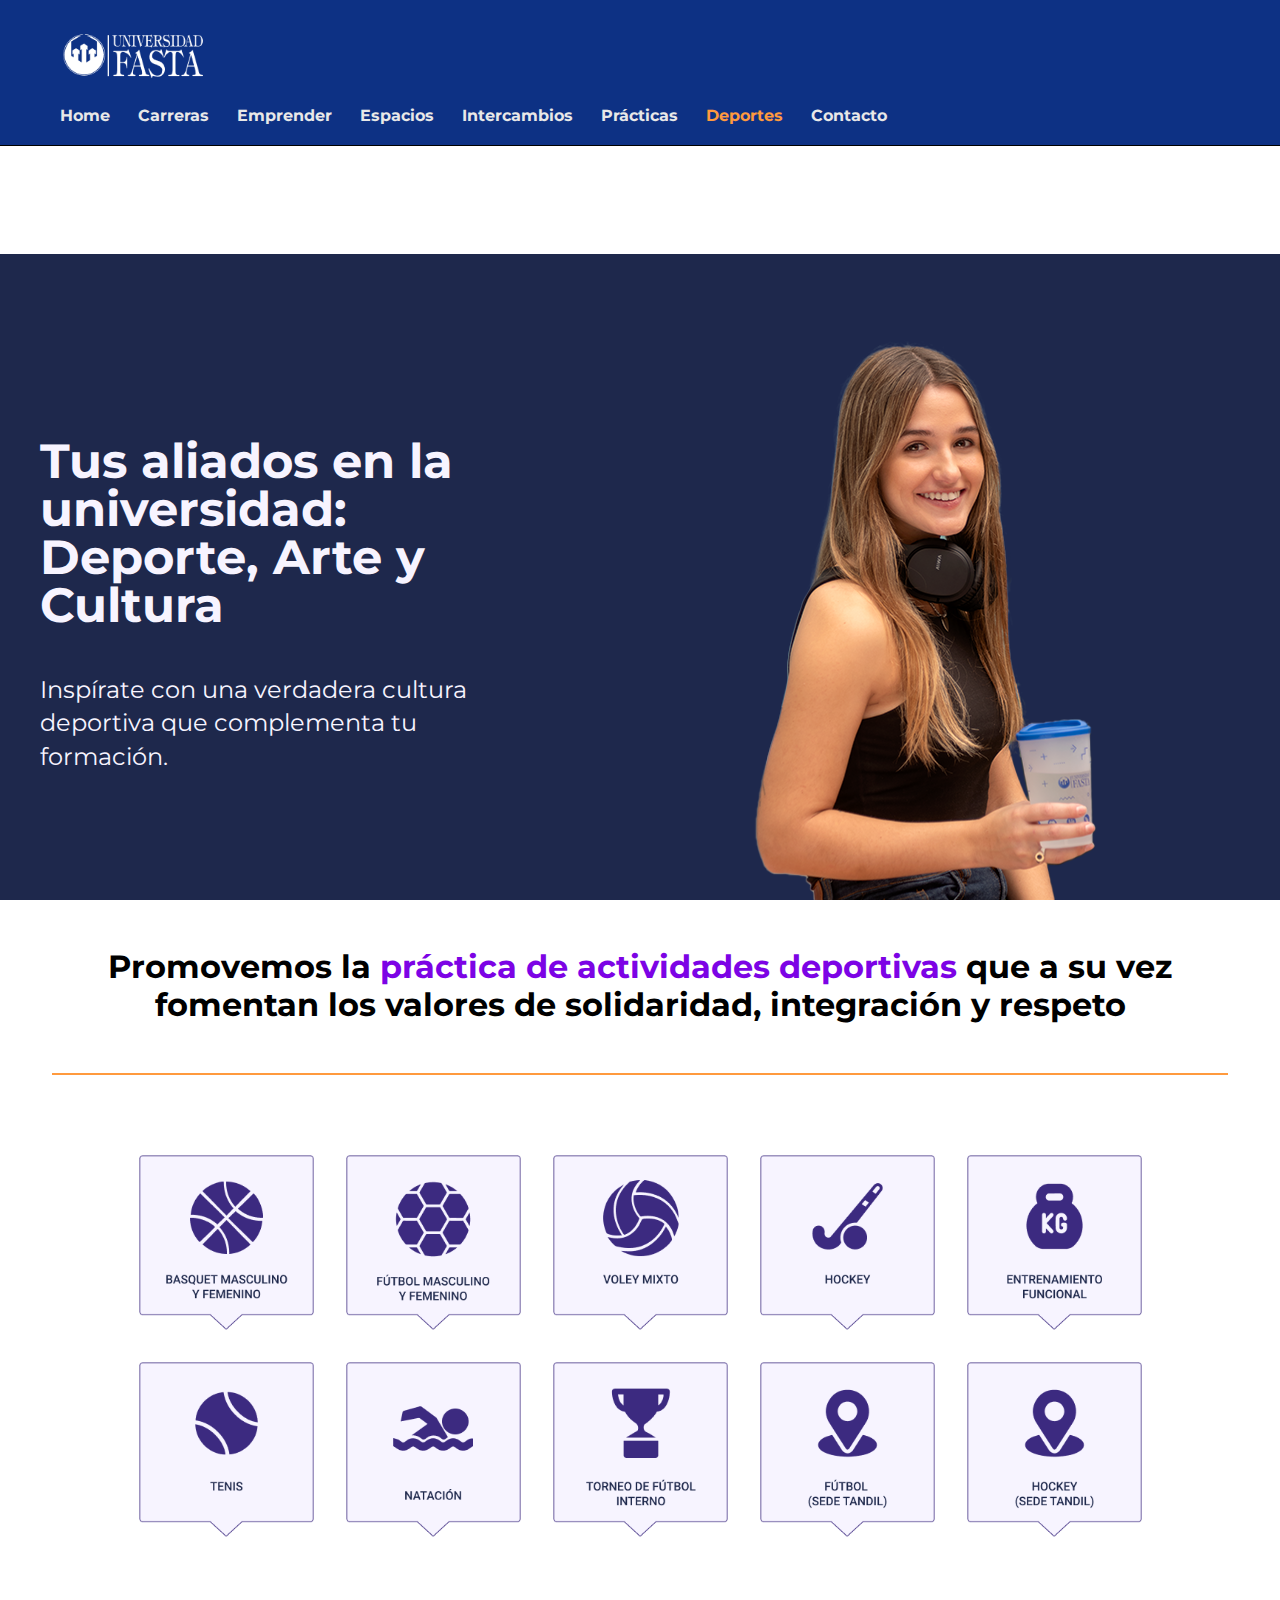
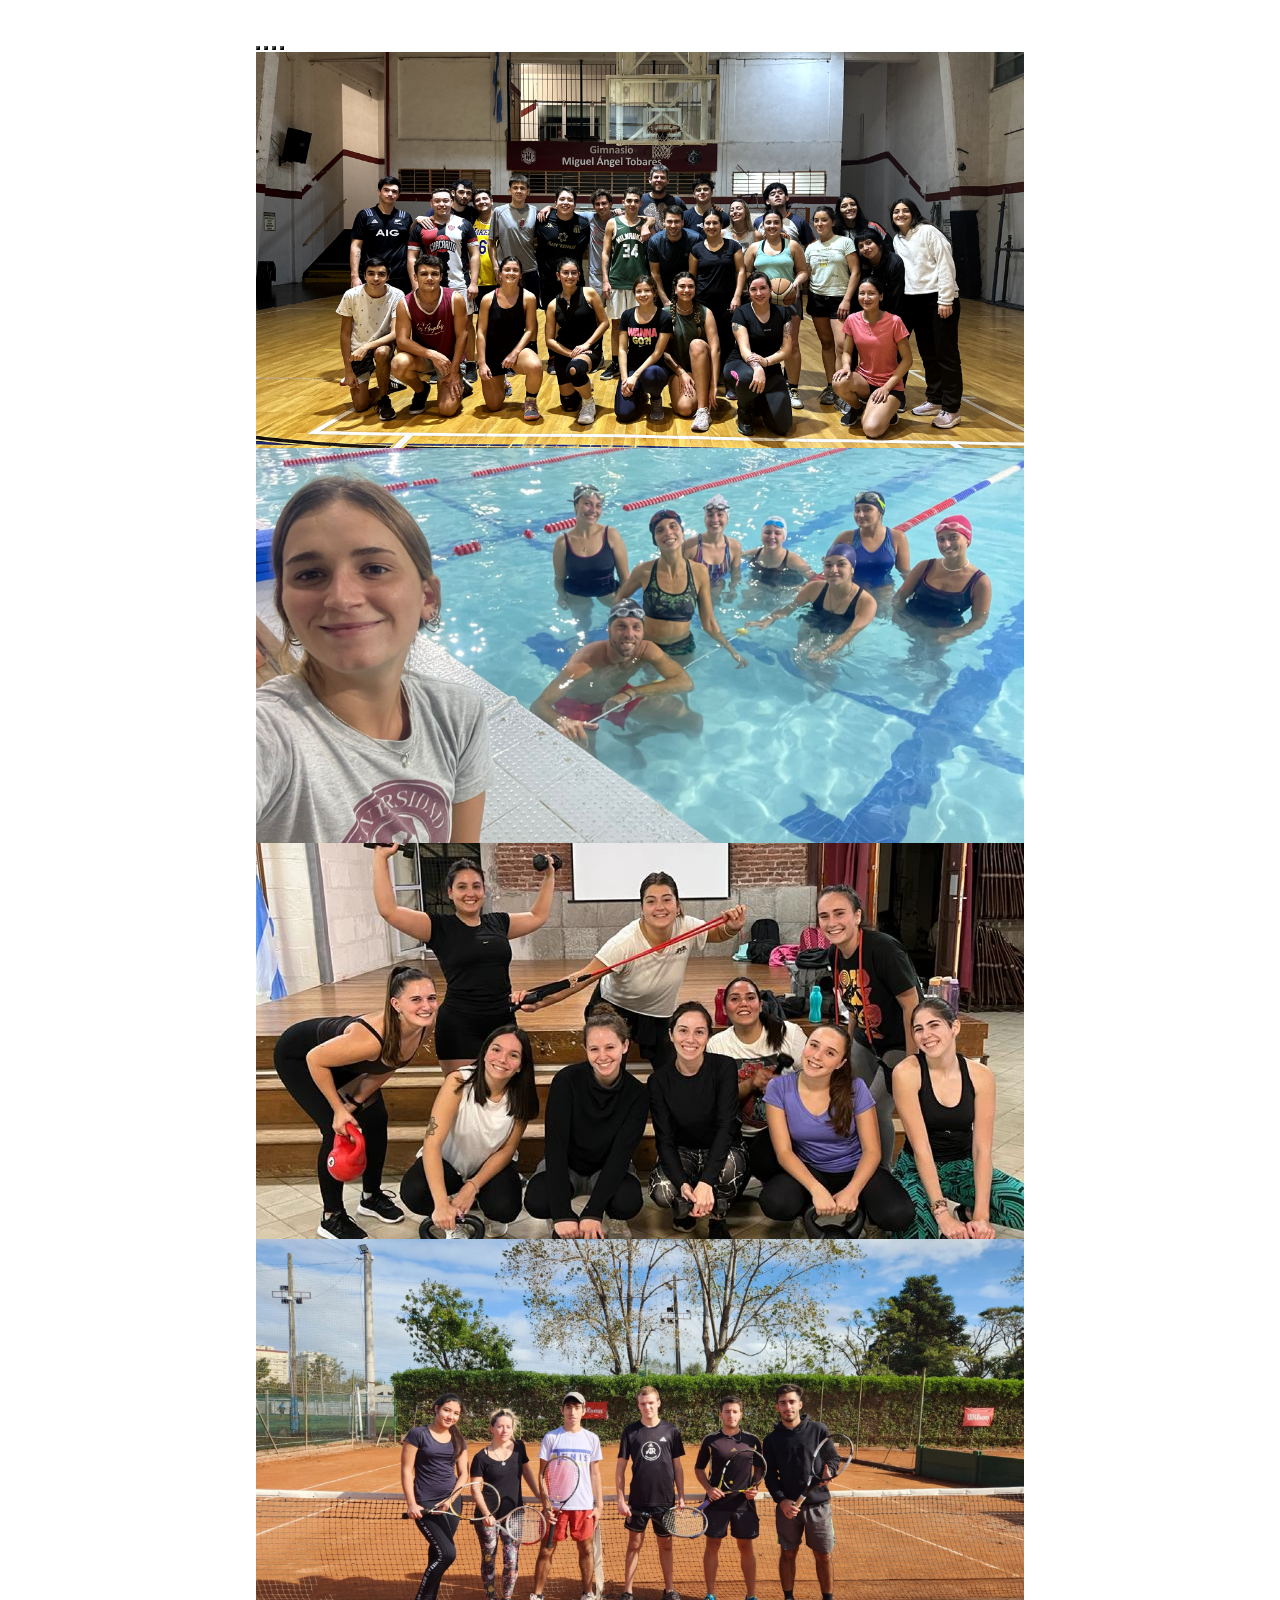
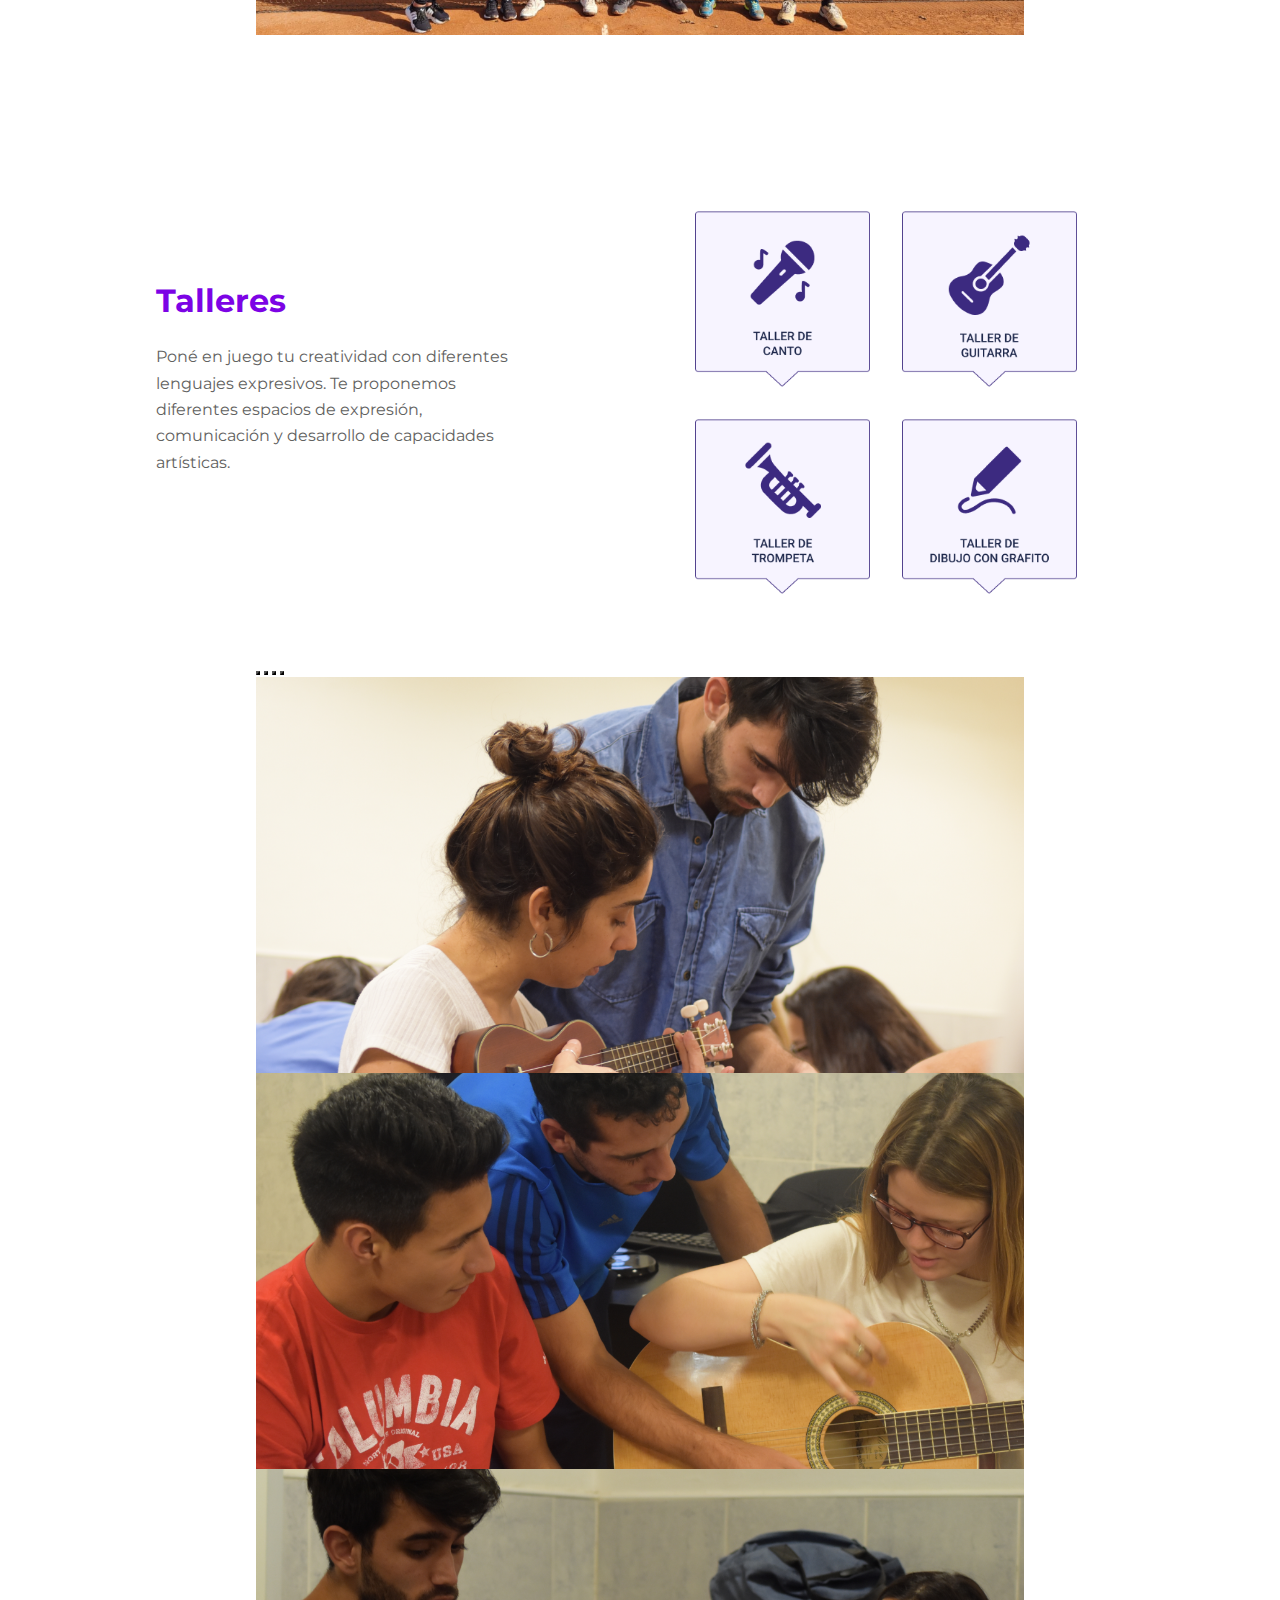
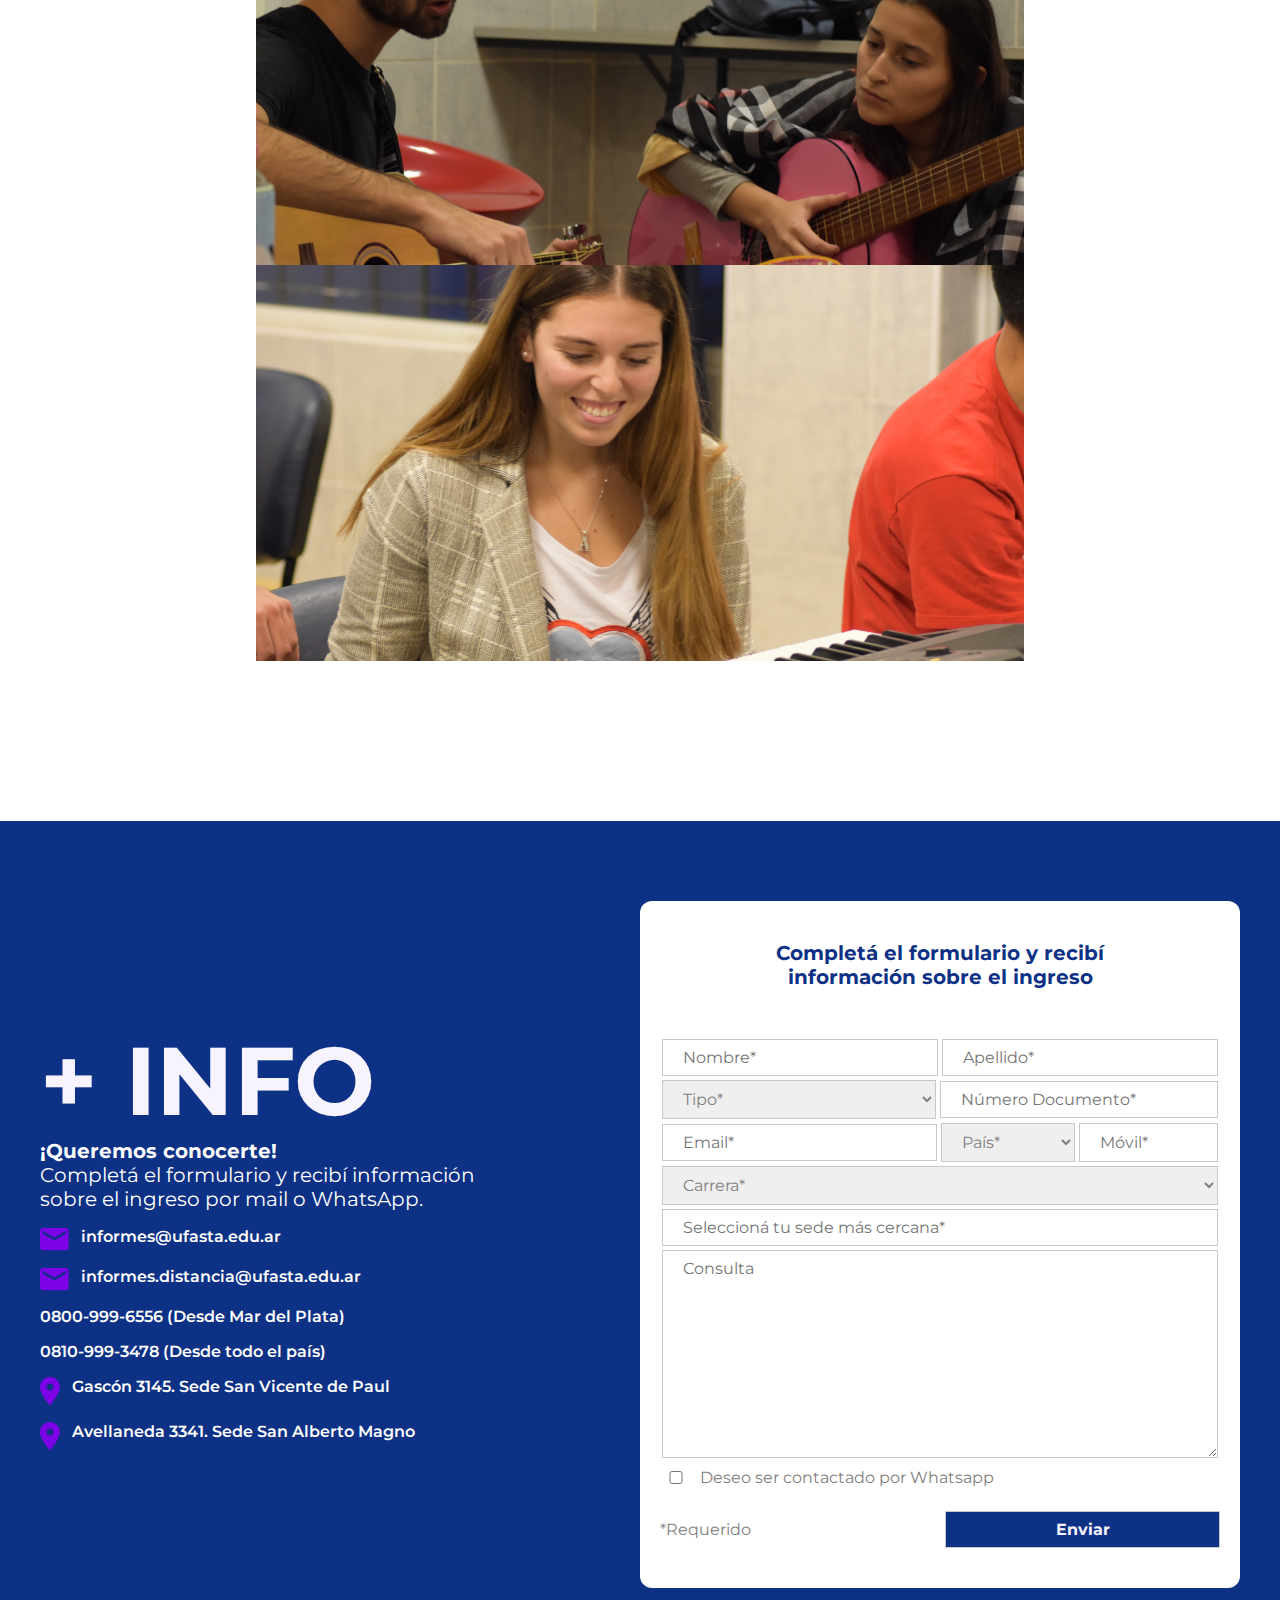
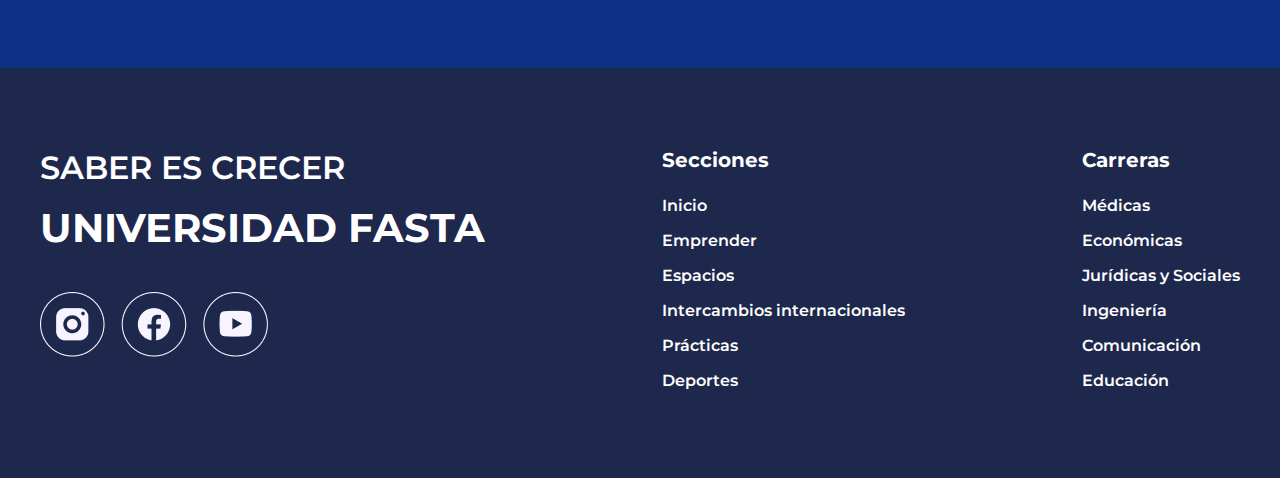
==== bienestar.html @ 625e32f1 "V2.1 I've added some links, and also the missing videos on the espacios page." ====
<!DOCTYPE html>
<html lang="en">
  <head>
    <meta charset="UTF-8" />
    <meta name="viewport" content="width=device-width, initial-scale=1.0" />
    <title>Bienestar y deporte | UFASTA</title>
    <meta
      name="description"
      content="Actividades de bienestar y deporte que fomentan los valores de la solidaridad, integración y el respeto."
    />
    <link rel="icon" href="./media/favicon-32x32.png" />
    <link
      href="https://cdn.jsdelivr.net/npm/bootstrap@5.3.0-alpha3/dist/css/bootstrap.min.css"
      rel="stylesheet"
      integrity="sha384-KK94CHFLLe+nY2dmCWGMq91rCGa5gtU4mk92HdvYe+M/SXH301p5ILy+dN9+nJOZ"
      crossorigin="anonymous"
    />
    <script
      src="https://cdn.jsdelivr.net/npm/bootstrap@5.3.0-alpha3/dist/js/bootstrap.bundle.min.js"
      integrity="sha384-ENjdO4Dr2bkBIFxQpeoTz1HIcje39Wm4jDKdf19U8gI4ddQ3GYNS7NTKfAdVQSZe"
      crossorigin="anonymous"
    ></script>
    <link rel="stylesheet" type="text/css" href="css/styles.css" />
  </head>
  <body>
    <header class="header">
      <nav class="navbar navbar-expand-xl fixed-top">
        <div class="container-fluid">
          <a href="index.html">
            <img
              src="./media/banner_01.png"
              class="nav-banner"
              alt="Logo de Universidad FASTA"
            />
          </a>
          <button
            class="navbar-toggler"
            type="button"
            data-bs-toggle="collapse"
            data-bs-target="#navbarNavAltMarkup"
            aria-controls="navbarNavAltMarkup"
            aria-expanded="false"
            aria-label="Toggle navigation"
          >
            <span class="navbar-toggler-icon"></span>
          </button>
          <div class="collapse navbar-collapse" id="navbarNavAltMarkup">
            <div class="navbar-nav">
              <a class="nav-link" href="index.html">Home</a>
              <a
                class="nav-link"
                href="https://www.ufasta.edu.ar/ingreso/carreras/"
                target="_blank"
                >Carreras</a
              >
              <a class="nav-link" href="incubadora.html">Emprender</a>
              <a class="nav-link" href="espacios.html">Espacios</a>
              <a class="nav-link" href="intercambios.html">Intercambios</a>
              <a class="nav-link" href="practicas.html">Prácticas</a>
              <a class="nav-link active" href="#">Deportes</a>
              <a class="nav-link" href="contacto.html">Contacto</a>
            </div>
          </div>
        </div>
      </nav>
    </header>
    <div class="deportes">
      <section class="deportes__hero">
        <div class="hero__wrapper">
          <div class="hero__content-info">
            <h1>Tus aliados en la universidad: Deporte, Arte y Cultura</h1>
            <p>
              Inspírate con una verdadera cultura deportiva que complementa tu
              formación.
            </p>
          </div>
          <div class="hero__content-image">
            <img src="media/girl-01.png" alt="deporte en ufasta" />
          </div>
        </div>
      </section>
      <section class="deportes__M1">
        <div class="M1__wrapper">
          <div class="M1__content-header">
            <div>
              <h2>
                Promovemos la
                <span>práctica de actividades deportivas</span> que a su vez
                fomentan los valores de solidaridad, integración y respeto
              </h2>
            </div>
          </div>
          <div class="M1__content-dialogs">
            <div>
              <img
                src="./media/autoplay-18.png"
                alt="básquet masculino y femenino"
              />
            </div>
            <div>
              <img
                src="./media/autoplay-19.png"
                alt="fútbol masculino y femenino"
              />
            </div>
            <div><img src="./media/autoplay-20.png" alt="voley mixto" /></div>
            <div><img src="./media/autoplay-21.png" alt="hockey" /></div>
            <div>
              <img
                src="./media/autoplay-22.png"
                alt="entrenamiento funcional"
              />
            </div>
            <div><img src="./media/autoplay-23.png" alt="tenis" /></div>
            <div><img src="./media/autoplay-24.png" alt="natación" /></div>
            <div>
              <img
                src="./media/autoplay-25.png"
                alt="torneo de fútbol interno"
              />
            </div>
            <div>
              <img src="./media/autoplay-26.png" alt="fútbol (sede tandil)" />
            </div>
            <div>
              <img src="./media/autoplay-27.png" alt="hockey (sede tandil)" />
            </div>
          </div>
          <div class="M1__content-carousel">
            <div
              id="carousel_06"
              class="carousel slide"
              data-bs-ride="carousel"
            >
              <div class="carousel-indicators">
                <button
                  type="button"
                  data-bs-target="#carousel_06"
                  data-bs-slide-to="0"
                  class="active"
                  aria-current="true"
                  aria-label="Slide 1"
                ></button>
                <button
                  type="button"
                  data-bs-target="#carousel_06"
                  data-bs-slide-to="1"
                  aria-label="Slide 2"
                ></button>
                <button
                  type="button"
                  data-bs-target="#carousel_06"
                  data-bs-slide-to="2"
                  aria-label="Slide 3"
                ></button>
                <button
                  type="button"
                  data-bs-target="#carousel_06"
                  data-bs-slide-to="3"
                  aria-label="Slide 4"
                ></button>
              </div>
              <div class="carousel-inner">
                <div class="carousel-item active">
                  <div class="carousel-item__wrapper">
                    <img
                      src="./media/deportes-01.png"
                      alt="equipo de básquet mixto en el gimnasio de UFASTA"
                    />
                  </div>
                </div>
                <div class="carousel-item">
                  <div class="carousel-item__wrapper">
                    <img
                      src="./media/deportes-02.png"
                      alt="equipo mixto de natación en la pileta de UFASTA"
                    />
                  </div>
                </div>
                <div class="carousel-item">
                  <div class="carousel-item__wrapper">
                    <img
                      src="./media/deportes-03.png"
                      alt="grupo de estudiantes unversitarias en entrenamiento funcional"
                    />
                  </div>
                </div>
                <div class="carousel-item">
                  <div class="carousel-item__wrapper">
                    <img
                      src="./media/deportes-04.png"
                      alt="grupo de estudiantes universitarios en cancha de tenis"
                    />
                  </div>
                </div>
              </div>
            </div>
          </div>
        </div>
      </section>
      <section class="deportes__M2">
        <div class="M2__wrapper">
          <div class="M2__content-header">
            <div class="M2__header-text">
              <h2>Talleres</h2>
              <p>
                Poné en juego tu creatividad con diferentes lenguajes
                expresivos. Te proponemos diferentes espacios de expresión,
                comunicación y desarrollo de capacidades artísticas.
              </p>
            </div>
            <div class="M2__header-dialogs">
              <div>
                <img src="./media/autoplay-28.png" alt="taller de canto" />
              </div>
              <div>
                <img src="./media/autoplay-29.png" alt="taller de guitarra" />
              </div>
              <div>
                <img src="./media/autoplay-30.png" alt="taller de trompeta" />
              </div>
              <div>
                <img
                  src="./media/autoplay-31.png"
                  alt="taller de dibujo con grafito"
                />
              </div>
            </div>
          </div>
          <div class="M2__content-carousel">
            <div
              id="carousel_07"
              class="carousel slide"
              data-bs-ride="carousel"
            >
              <div class="carousel-indicators">
                <button
                  type="button"
                  data-bs-target="#carousel_07"
                  data-bs-slide-to="0"
                  class="active"
                  aria-current="true"
                  aria-label="Slide 1"
                ></button>
                <button
                  type="button"
                  data-bs-target="#carousel_07"
                  data-bs-slide-to="1"
                  aria-label="Slide 2"
                ></button>
                <button
                  type="button"
                  data-bs-target="#carousel_07"
                  data-bs-slide-to="2"
                  aria-label="Slide 3"
                ></button>
                <button
                  type="button"
                  data-bs-target="#carousel_07"
                  data-bs-slide-to="3"
                  aria-label="Slide 4"
                ></button>
              </div>
              <div class="carousel-inner">
                <div class="carousel-item active">
                  <div class="carousel-item__wrapper">
                    <img
                      src="./media/deportes-05.png"
                      alt="chica estudiante de UFASTA tocando un ukelele siendo supervisada por un instructor"
                    />
                  </div>
                </div>
                <div class="carousel-item">
                  <div class="carousel-item__wrapper">
                    <img
                      src="./media/deportes-06.png"
                      alt="chica estudiante de UFASTA tocando la guitarra siendo supervisada por dos instructores"
                    />
                  </div>
                </div>
                <div class="carousel-item">
                  <div class="carousel-item__wrapper">
                    <img
                      src="./media/deportes-07.png"
                      alt="chica estudiante de UFASTA con una guitarra observando al instructor"
                    />
                  </div>
                </div>
                <div class="carousel-item">
                  <div class="carousel-item__wrapper">
                    <img
                      src="./media/deportes-08.png"
                      alt="chica estudiante de UFASTA frente a un teclado en un taller de música"
                    />
                  </div>
                </div>
              </div>
            </div>
          </div>
        </div>
      </section>
      <section id="deportes-form" class="website__form">
        <div class="form__wrapper">
          <div class="form__content-text">
            <p>+ INFO</p>
            <p>¡Queremos conocerte!</p>
            <p>
              Completá el formulario y recibí información sobre el ingreso por
              mail o WhatsApp.
            </p>
            <div class="form__text-full">
              <img src="./media/logo-email.svg" alt="logo email" />
              <p>informes@ufasta.edu.ar</p>
            </div>
            <div class="form__text-full">
              <img src="./media/logo-email.svg" alt="logo email" />
              <p>informes.distancia@ufasta.edu.ar</p>
            </div>
            <div class="form__text-simple">
              <p>0800-999-6556 <span>(Desde Mar del Plata)</span></p>
            </div>
            <div class="form__text-simple">
              <p>0810-999-3478 <span>(Desde todo el país)</span></p>
            </div>
            <div class="form__text-full">
              <img src="./media/logo-location.svg" alt="logo ubicación" />
              <p>Gascón 3145. Sede San Vicente de Paul</p>
            </div>
            <div class="form__text-full">
              <img src="./media/logo-location.svg" alt="logo ubicación" />
              <p>Avellaneda 3341. Sede San Alberto Magno</p>
            </div>
          </div>
          <form action="" class="form__content-main">
            <p>Completá el formulario y recibí información sobre el ingreso</p>
            <div class="form__main-row">
              <input type="text" placeholder="Nombre*" /><input
                type="text"
                placeholder="Apellido*"
              />
            </div>
            <div class="form__main-row">
              <select name="" id="">
                <option value="">Tipo*</option>
              </select>
              <input type="text" placeholder="Número Documento*" />
            </div>
            <div class="form__main-row">
              <input type="email" placeholder="Email*" />
              <div class="form__row-block">
                <select name="" id="">
                  <option value="">País*</option>
                </select>
                <input type="text" placeholder="Móvil*" />
              </div>
            </div>
            <div class="form__main-row">
              <select name="" id="">
                <option value="">Carrera*</option>
              </select>
            </div>
            <div class="form__main-row">
              <input
                type="text"
                placeholder="Seleccioná tu sede más cercana*"
              />
            </div>
            <div class="form__main-row">
              <textarea
                name=""
                id=""
                cols="30"
                rows="10"
                placeholder="Consulta"
              ></textarea>
            </div>
            <div class="form__main-row">
              <label
                ><input type="checkbox" name="" id="" />
                Deseo ser contactado por Whatsapp
              </label>
            </div>
            <div class="form__main-row">
              <p>*Requerido</p>
              <input type="submit" value="Enviar" />
            </div>
          </form>
        </div>
      </section>
    </div>
    <footer>
      <div class="footer__wrapper">
        <div class="footer__header">
          <p>SABER ES CRECER</p>
          <p>UNIVERSIDAD FASTA</p>
          <div>
            <a
              href="https://www.instagram.com/universidad_fasta/"
              target="_blank"
            >
              <img src="./media/logo-instagram.png" alt="logo instagram" />
            </a>
            <a href="https://www.facebook.com/UniversidadFASTA/" target="_blank"
              ><img src="./media/logo-facebook.png" alt="logo facebook"
            /></a>
            <a
              href="https://www.youtube.com/user/UniversidadFASTA"
              target="_blank"
              ><img src="./media/logo-youtube.png" alt="logo youtube"
            /></a>
          </div>
        </div>
        <div class="column">
          <p>Secciones</p>
          <a href="index.html">Inicio</a>
          <a href="incubadora.html">Emprender</a>
          <a href="espacios.html">Espacios</a>
          <a href="intercambios.html">Intercambios internacionales</a>
          <a href="practicas.html">Prácticas</a>
          <a href="#">Deportes</a>
        </div>
        <div class="column">
          <p>Carreras</p>
          <a href="https://www.ufasta.edu.ar/ingreso/carreras/" target="_blank"
            >Médicas</a
          >
          <a href="https://www.ufasta.edu.ar/ingreso/carreras/" target="_blank"
            >Económicas</a
          >
          <a href="https://www.ufasta.edu.ar/ingreso/carreras/" target="_blank"
            >Jurídicas y Sociales</a
          >
          <a href="https://www.ufasta.edu.ar/ingreso/carreras/" target="_blank"
            >Ingeniería</a
          >
          <a href="https://www.ufasta.edu.ar/ingreso/carreras/" target="_blank"
            >Comunicación</a
          >
          <a href="https://www.ufasta.edu.ar/ingreso/carreras/" target="_blank"
            >Educación</a
          >
        </div>
      </div>
    </footer>
  </body>
</html>
---- css/styles.css ----
@charset "UTF-8";
@import url("https://fonts.googleapis.com/css2?family=Montserrat:wght@300;400;500;600;700&family=Roboto:wght@300;400;500;700;900&display=swap");
.button-primary {
  -webkit-box-align: center;
      -ms-flex-align: center;
          align-items: center;
  background-color: #7c03e5;
  border-radius: 0.25rem;
  color: #e8e8e8;
  display: -webkit-box;
  display: -ms-flexbox;
  display: flex;
  font-family: "Montserrat", sans-serif;
  font-weight: 700;
  -webkit-box-pack: center;
      -ms-flex-pack: center;
          justify-content: center;
  padding: 0.5em 1.25em;
  text-decoration: none;
  width: 100%;
}
.button-primary:hover {
  background-color: #ff9a3e;
  color: #3c2a80;
}

/* Mixin for auto-playing slider */
/* Adjusted value */
@-webkit-keyframes scroll {
  0% {
    -webkit-transform: translateX(0);
            transform: translateX(0);
  }
  100% {
    -webkit-transform: translateX(-1650px);
            transform: translateX(-1650px); /* Adjusted value */
  }
}
@keyframes scroll {
  0% {
    -webkit-transform: translateX(0);
            transform: translateX(0);
  }
  100% {
    -webkit-transform: translateX(-1650px);
            transform: translateX(-1650px); /* Adjusted value */
  }
}
/* General styling */
*,
::after,
::before {
  -webkit-box-sizing: border-box;
          box-sizing: border-box;
  font-family: "Montserrat", sans-serif;
  margin: 0;
  padding: 0;
  scroll-behavior: smooth;
}

body {
  min-height: 100vh;
}

img,
picture,
svg,
video {
  display: block;
  max-width: 100%;
}

/* Aplico font:inherit y margin:0 a estos elementos para asegurarme su reseteo (también por si uso Bootstrap) */
h1,
h2,
h3,
h4,
h5,
h6,
div,
a,
p,
span,
input,
textarea,
button,
select {
  font: inherit;
  margin: 0;
}

.wrapper {
  /* Agrego un wrapper de max-width 1600px para lidiar con el stretching en dispositivos grandes */
  margin: 0 auto;
  max-width: 1600px;
}

.header {
  font-family: "Montserrat", sans-serif;
}
.header nav {
  background-color: #0d3184;
  border-bottom: black 1px solid;
  padding: 1.25rem 1.75rem;
}
@media only screen and (min-width: 400px) {
  .header nav {
    padding: 1.25rem 3rem;
  }
}
.header nav .container-fluid {
  padding: 0;
}
.header nav .container-fluid .nav-banner {
  max-width: 175px;
}
.header nav .container-fluid .navbar-toggler {
  border: 0;
  font-size: 1rem;
}
.header nav .container-fluid .navbar-toggler:focus {
  -webkit-box-shadow: none;
          box-shadow: none;
}
.header nav .container-fluid .navbar-toggler .navbar-toggler-icon {
  background-image: url("./../media/hamburger.svg");
}
.header nav .container-fluid .navbar-collapse {
  padding: 2rem 0 0 0;
}
@media only screen and (min-width: 1200px) {
  .header nav .container-fluid .navbar-collapse {
    -webkit-box-pack: end;
        -ms-flex-pack: end;
            justify-content: flex-end;
    padding: 0;
  }
}
.header nav .container-fluid .navbar-collapse .navbar-nav {
  -webkit-box-align: center;
      -ms-flex-align: center;
          align-items: center;
}
.header nav .container-fluid .navbar-collapse .navbar-nav .nav-link {
  color: #e8e8e8;
  font-weight: 700;
  margin: 0.5rem 0;
  text-decoration: none;
}
@media only screen and (min-width: 1200px) {
  .header nav .container-fluid .navbar-collapse .navbar-nav .nav-link {
    margin: 0 0.75rem;
  }
}
.header nav .container-fluid .navbar-collapse .navbar-nav .nav-link.active, .header nav .container-fluid .navbar-collapse .navbar-nav .nav-link:hover {
  color: #ff9a3e;
}
.header nav .container-fluid .navbar-collapse .navbar-nav > img {
  max-width: 250px;
  width: 100%;
}
@media only screen and (min-width: 1200px) {
  .header nav .container-fluid .navbar-collapse .navbar-nav > img {
    display: none;
  }
}

.website__form {
  background-color: #0d3184;
  padding: 5rem 0.75rem;
}
.website__form .form__wrapper {
  margin: 0 auto;
  max-width: 1200px;
}
@media only screen and (min-width: 992px) {
  .website__form .form__wrapper {
    -webkit-box-align: center;
        -ms-flex-align: center;
            align-items: center;
    display: -webkit-box;
    display: -ms-flexbox;
    display: flex;
    -webkit-box-pack: justify;
        -ms-flex-pack: justify;
            justify-content: space-between;
  }
}
.website__form .form__wrapper .form__content-text {
  color: #fff;
  margin: 0 auto;
  max-width: 435px;
}
@media only screen and (min-width: 992px) {
  .website__form .form__wrapper .form__content-text {
    margin: 0 1.5rem 0 0;
  }
}
.website__form .form__wrapper .form__content-text > p:nth-of-type(1) {
  color: #f7f4ff;
  font-size: 6rem;
  font-weight: 700;
}
.website__form .form__wrapper .form__content-text > p:nth-of-type(2) {
  font-weight: 700;
}
.website__form .form__wrapper .form__content-text > p:nth-of-type(2), .website__form .form__wrapper .form__content-text > p:nth-of-type(3) {
  font-size: 1.25rem;
}
.website__form .form__wrapper .form__content-text .form__text-full,
.website__form .form__wrapper .form__content-text .form__text-simple {
  display: -webkit-box;
  display: -ms-flexbox;
  display: flex;
  font-size: 0.875rem;
  font-weight: 600;
  margin: 1rem 0;
}
@media only screen and (min-width: 400px) {
  .website__form .form__wrapper .form__content-text .form__text-full,
  .website__form .form__wrapper .form__content-text .form__text-simple {
    font-size: 1rem;
  }
}
.website__form .form__wrapper .form__content-text .form__text-full img,
.website__form .form__wrapper .form__content-text .form__text-simple img {
  margin: 0 0.75rem 0 0;
}
.website__form .form__wrapper .form__content-main {
  -webkit-box-align: center;
      -ms-flex-align: center;
          align-items: center;
  background-color: #fff;
  border-radius: 0.75rem;
  display: -webkit-box;
  display: -ms-flexbox;
  display: flex;
  -webkit-box-orient: vertical;
  -webkit-box-direction: normal;
      -ms-flex-direction: column;
          flex-direction: column;
  margin: 0 auto;
  max-width: 500px;
  padding: 2.5rem 0.75rem;
}
@media only screen and (min-width: 992px) {
  .website__form .form__wrapper .form__content-main {
    -ms-flex-preferred-size: 600px;
        flex-basis: 600px;
    margin: 0;
    max-width: none;
    padding: 2.5rem 1.25rem;
  }
}
.website__form .form__wrapper .form__content-main > p {
  color: #0d3184;
  font-size: 1.25rem;
  font-weight: 700;
  margin: 0 0 3rem 0;
  max-width: 375px;
  text-align: center;
}
.website__form .form__wrapper .form__content-main .form__main-row {
  display: -webkit-box;
  display: -ms-flexbox;
  display: flex;
  -webkit-box-orient: vertical;
  -webkit-box-direction: normal;
      -ms-flex-direction: column;
          flex-direction: column;
  width: 100%;
}
@media only screen and (min-width: 1200px) {
  .website__form .form__wrapper .form__content-main .form__main-row {
    -webkit-box-align: center;
        -ms-flex-align: center;
            align-items: center;
    -webkit-box-orient: horizontal;
    -webkit-box-direction: normal;
        -ms-flex-direction: row;
            flex-direction: row;
  }
}
.website__form .form__wrapper .form__content-main .form__main-row input,
.website__form .form__wrapper .form__content-main .form__main-row select,
.website__form .form__wrapper .form__content-main .form__main-row textarea {
  border: 1.5px solid #cac7c7;
  margin: 0.5rem 0;
}
@media only screen and (min-width: 1200px) {
  .website__form .form__wrapper .form__content-main .form__main-row input,
  .website__form .form__wrapper .form__content-main .form__main-row select,
  .website__form .form__wrapper .form__content-main .form__main-row textarea {
    margin: 0.125rem;
    width: 100%;
  }
}
.website__form .form__wrapper .form__content-main .form__main-row input,
.website__form .form__wrapper .form__content-main .form__main-row textarea {
  padding: 0.5em 1.25em;
}
.website__form .form__wrapper .form__content-main .form__main-row select {
  padding: 0.5em 1em;
}
.website__form .form__wrapper .form__content-main .form__main-row label {
  -webkit-box-align: center;
      -ms-flex-align: center;
          align-items: center;
  color: #817e7e;
  display: -webkit-box;
  display: -ms-flexbox;
  display: flex;
  margin: 0.5rem 0.5rem 1.5rem 0.5rem;
}
.website__form .form__wrapper .form__content-main .form__main-row label input {
  margin: 0 1rem 0 0;
  width: 1rem;
}
.website__form .form__wrapper .form__content-main .form__main-row select,
.website__form .form__wrapper .form__content-main .form__main-row p {
  color: #817e7e;
}
.website__form .form__wrapper .form__content-main .form__main-row .form__row-block {
  display: -webkit-box;
  display: -ms-flexbox;
  display: flex;
}
.website__form .form__wrapper .form__content-main .form__main-row .form__row-block input {
  width: 100%;
}
@media only screen and (min-width: 1200px) {
  .website__form .form__wrapper .form__content-main .form__main-row input[type=email] {
    max-width: 275px;
  }
}
.website__form .form__wrapper .form__content-main .form__main-row input[type=submit] {
  background-color: #0d3184;
  color: #f7f4ff;
  font-weight: 700;
  margin: 1.5rem 0 0 0;
  width: 100%;
}
@media only screen and (min-width: 1200px) {
  .website__form .form__wrapper .form__content-main .form__main-row input[type=submit] {
    margin: 0 0 0 auto;
    max-width: 275px;
  }
}
.website__form .form__wrapper .form__content-main .form__main-row input[type=submit]:hover {
  background-color: #1e284c;
}

.index {
  padding-top: 108px;
}
.index .index__hero {
  background-image: url("./../media/hero-sm.jpg");
  background-position: center;
  background-repeat: no-repeat;
  background-size: cover;
  isolation: isolate;
  padding: 5rem 0.75rem;
  position: relative;
}
@media only screen and (min-width: 425px) {
  .index .index__hero {
    background-image: url("./../media/hero-xl.jpg");
  }
}
@media only screen and (min-width: 1500px) {
  .index .index__hero {
    padding: 10rem 0.75rem;
  }
}
.index .index__hero::after {
  content: "";
  background-color: #000;
  opacity: 0.3;
  position: absolute;
  inset: 0;
  z-index: -1;
}
.index .index__hero .hero__wrapper {
  margin: 0 auto;
  max-width: 1200px;
}
@media only screen and (min-width: 992px) {
  .index .index__hero .hero__wrapper {
    -webkit-box-align: center;
        -ms-flex-align: center;
            align-items: center;
    display: -webkit-box;
    display: -ms-flexbox;
    display: flex;
    -webkit-box-pack: justify;
        -ms-flex-pack: justify;
            justify-content: space-between;
  }
}
.index .index__hero .hero__wrapper .hero__content-info {
  display: -webkit-box;
  display: -ms-flexbox;
  display: flex;
  -webkit-box-orient: vertical;
  -webkit-box-direction: normal;
      -ms-flex-direction: column;
          flex-direction: column;
  margin: 0 auto 1rem auto;
  max-width: 425px;
}
@media only screen and (min-width: 992px) {
  .index .index__hero .hero__wrapper .hero__content-info {
    margin: 0;
  }
}
.index .index__hero .hero__wrapper .hero__content-info p,
.index .index__hero .hero__wrapper .hero__content-info h1 {
  color: #f7f4ff;
  text-align: center;
}
.index .index__hero .hero__wrapper .hero__content-info p span,
.index .index__hero .hero__wrapper .hero__content-info h1 span {
  font-weight: 700;
}
.index .index__hero .hero__wrapper .hero__content-info > p {
  font-size: 1.5rem;
  line-height: 34px;
  margin: 0 auto;
  max-width: 325px;
}
@media only screen and (min-width: 1200px) {
  .index .index__hero .hero__wrapper .hero__content-info > p {
    margin: 0 auto 0 0;
    text-align: left;
  }
}
.index .index__hero .hero__wrapper .hero__content-info h1 {
  font-family: "Montserrat", sans-serif;
  font-size: 3rem;
  line-height: 4rem;
  margin: 1rem 0;
}
.index .index__hero .hero__wrapper .hero__content-info h1 span {
  font-family: "Montserrat", sans-serif;
}
@media only screen and (min-width: 1200px) {
  .index .index__hero .hero__wrapper .hero__content-info h1 {
    text-align: left;
  }
}
.index .index__hero .hero__wrapper .hero__content-info > div {
  border: #f7f4ff 1.25px solid;
  border-radius: 0.5rem;
  font-size: 1.75rem;
  font-weight: 500;
  line-height: 34px;
  margin: 0 auto;
  max-width: 300px;
  padding: 0.75rem 0.5rem;
}
@media only screen and (min-width: 1200px) {
  .index .index__hero .hero__wrapper .hero__content-info > div {
    margin: 0;
  }
}
.index .index__hero .hero__wrapper .hero__content-info .button-primary {
  font-size: 1.75rem;
  margin: 3rem auto 0 auto;
}
@media only screen and (min-width: 1200px) {
  .index .index__hero .hero__wrapper .hero__content-info .button-primary {
    margin: 3rem auto 0 0;
    max-width: 275px;
  }
}
.index .index__hero .hero__wrapper .hero__content-image {
  margin: 0 auto;
  max-width: 225px;
}
@media only screen and (min-width: 992px) {
  .index .index__hero .hero__wrapper .hero__content-image {
    margin: 0 auto;
  }
}
.index .index__M1 {
  padding: 5rem 0.75rem;
}
.index .index__M1 .M1__content-header {
  margin: 0 auto;
  max-width: 650px;
  width: 100%;
}
.index .index__M1 .M1__content-header h2 {
  color: #0d3184;
  font-family: "Montserrat", sans-serif;
  font-size: 1.75rem;
  font-weight: 700;
  line-height: 3rem;
  text-align: center;
}
@media only screen and (min-width: 400px) {
  .index .index__M1 .M1__content-header h2 {
    font-size: 2rem;
  }
}
.index .index__M1 .M1__content-main {
  -webkit-box-align: center;
      -ms-flex-align: center;
          align-items: center;
  display: -webkit-box;
  display: -ms-flexbox;
  display: flex;
  -webkit-box-pack: center;
      -ms-flex-pack: center;
          justify-content: center;
  margin: 5rem 0 0 0;
}
.index .index__M1 .M1__content-main .slider {
  background: none;
  height: 175px; /* Adjusted value */
  margin: auto;
  overflow: hidden;
  position: relative;
  width: 1600px; /* Must be <= to the width of each .slide * the amount of slides / 2 */
}
@media only screen and (min-width: 768px) {
  .index .index__M1 .M1__content-main .slider::before, .index .index__M1 .M1__content-main .slider::after {
    background: -webkit-gradient(linear, left top, right top, from(rgb(255, 255, 255)), to(rgba(255, 255, 255, 0)));
    background: linear-gradient(to right, rgb(255, 255, 255) 0%, rgba(255, 255, 255, 0) 100%);
    content: "";
    height: 175px; /* Adjusted value */
    position: absolute;
    width: 175px; /* Adjusted value */
    z-index: 2;
  }
}
.index .index__M1 .M1__content-main .slider::after {
  right: 0;
  top: 0;
  -webkit-transform: rotateZ(180deg);
          transform: rotateZ(180deg);
}
.index .index__M1 .M1__content-main .slider::before {
  left: 0;
  top: 0;
}
.index .index__M1 .M1__content-main .slider .slide-track {
  -webkit-animation: scroll 40s linear infinite;
          animation: scroll 40s linear infinite;
  display: -webkit-box;
  display: -ms-flexbox;
  display: flex;
  width: 3300px; /* Adjusted value, here I calculate the width of each .slide times the total amount of slides */
}
.index .index__M1 .M1__content-main .slider .slide-track:hover {
  -webkit-animation-play-state: paused;
          animation-play-state: paused; /* Pause when mouse over the animation */
}
.index .index__M1 .M1__content-main .slider .slide {
  height: 175px; /* Adjusted value */
  width: 275px; /* Adjusted value, the width of each slide can be > to the width of each image */
}
.index .index__M1 .M1__content-main .slider .slide img {
  -ms-flex-item-align: center;
      align-self: center;
  height: 175px; /* Adjusted value */
  margin: 0 auto;
  width: 175px; /* Adjusted value */
}
.index .index__M2 {
  padding: 0 0.75rem;
}
@media only screen and (min-width: 992px) {
  .index .index__M2 {
    padding: 0 2.5rem;
  }
}
.index .index__M2 .M2__wrapper {
  margin: 0 auto;
  max-width: 1200px;
}
@media only screen and (min-width: 992px) {
  .index .index__M2 .M2__wrapper {
    -webkit-box-align: center;
        -ms-flex-align: center;
            align-items: center;
    display: -webkit-box;
    display: -ms-flexbox;
    display: flex;
    -webkit-box-pack: justify;
        -ms-flex-pack: justify;
            justify-content: space-between;
    padding: 0;
  }
}
.index .index__M2 .M2__wrapper .M2__content-text {
  margin: 0 auto;
  max-width: 450px;
}
@media only screen and (min-width: 992px) {
  .index .index__M2 .M2__wrapper .M2__content-text {
    margin: 0 1.5rem 0 0;
  }
}
.index .index__M2 .M2__wrapper .M2__content-text p {
  font-family: "Montserrat", sans-serif;
}
.index .index__M2 .M2__wrapper .M2__content-text p:first-of-type {
  color: #7c03e5;
  font-size: 2.5rem;
  font-weight: 700;
}
.index .index__M2 .M2__wrapper .M2__content-text p:last-of-type span {
  font-weight: 700;
}
.index .index__M2 .M2__wrapper .M2__content-text h2 {
  color: #0d3184;
  font-family: "Montserrat", sans-serif;
  font-size: 2rem;
  font-weight: 700;
  margin: 1.5rem 0;
}
.index .index__M2 .M2__wrapper .M2__content-text h2 span {
  color: #7c03e5;
}
.index .index__M2 .M2__wrapper .M2__content-image {
  margin: 2rem auto 0 auto;
  max-width: 500px;
}
@media only screen and (min-width: 992px) {
  .index .index__M2 .M2__wrapper .M2__content-image {
    margin: 0;
  }
}
.index .index__M2 .M2__wrapper .M2__content-image img {
  border-radius: 0.5rem;
}
.index .index__M3 {
  max-width: 1300px;
  margin: 0 auto;
  padding: 5rem 0.75rem;
}
.index .index__M3 .M3__content-header {
  font-family: "Montserrat", sans-serif;
  text-align: center;
}
.index .index__M3 .M3__content-header h2 {
  color: #0d3184;
  font-size: 2rem;
  font-weight: 700;
}
.index .index__M3 .M3__content-header p {
  color: #1e284c;
  margin: 0 0 1.5rem 0;
}
.index .index__M3 .M3__content-header .M3__header-block {
  display: -webkit-box;
  display: -ms-flexbox;
  display: flex;
  -webkit-box-orient: vertical;
  -webkit-box-direction: normal;
      -ms-flex-direction: column;
          flex-direction: column;
  -webkit-box-pack: center;
      -ms-flex-pack: center;
          justify-content: center;
}
@media only screen and (min-width: 992px) {
  .index .index__M3 .M3__content-header .M3__header-block {
    -webkit-box-orient: horizontal;
    -webkit-box-direction: normal;
        -ms-flex-direction: row;
            flex-direction: row;
  }
}
.index .index__M3 .M3__content-header .M3__header-block div {
  -webkit-box-align: center;
      -ms-flex-align: center;
          align-items: center;
  -webkit-box-shadow: 0px 4px 4px 0px rgba(181, 181, 181, 0.25);
          box-shadow: 0px 4px 4px 0px rgba(181, 181, 181, 0.25);
  display: -webkit-box;
  display: -ms-flexbox;
  display: flex;
  margin: 1rem auto;
  padding: 0.5rem 1.5rem;
}
@media only screen and (min-width: 992px) {
  .index .index__M3 .M3__content-header .M3__header-block div {
    margin: 0 1rem;
  }
}
.index .index__M3 .M3__content-header .M3__header-block div:last-of-type {
  margin: 1rem auto 0 auto;
}
@media only screen and (min-width: 992px) {
  .index .index__M3 .M3__content-header .M3__header-block div:last-of-type {
    margin: 0 1rem;
  }
}
.index .index__M3 .M3__content-header .M3__header-block div img {
  margin: 0 0.5rem 0 0;
  max-width: 25px;
}
.index .index__M3 .M3__content-header .M3__header-block div h3 {
  color: #3c2a80;
  font-weight: 700;
}
.index .index__M3 .M3__content-cards {
  margin: 3rem auto;
  max-width: 1000px;
}
@media only screen and (min-width: 992px) {
  .index .index__M3 .M3__content-cards {
    display: -webkit-box;
    display: -ms-flexbox;
    display: flex;
    -ms-flex-wrap: wrap;
        flex-wrap: wrap;
    -webkit-box-pack: justify;
        -ms-flex-pack: justify;
            justify-content: space-between;
  }
}
.index .index__M3 .M3__content-cards .M3__cards-card {
  margin: 1rem auto;
  max-width: 300px;
  width: 100%;
}
@media only screen and (min-width: 992px) {
  .index .index__M3 .M3__content-cards .M3__cards-card {
    margin: 1rem 0;
  }
}
.index .index__M3 .M3__content-cards .M3__cards-card button {
  -webkit-box-align: center;
      -ms-flex-align: center;
          align-items: center;
  border: 0;
  display: -webkit-box;
  display: -ms-flexbox;
  display: flex;
  width: 100%;
}
.index .index__M3 .M3__content-cards .M3__cards-card button:not(.collapsed) {
  border-bottom-left-radius: 0;
  border-bottom-right-radius: 0;
}
.index .index__M3 .M3__content-cards .M3__cards-card button:not(.collapsed) .M3__card-expand {
  background-image: url("./../media/minus-circle.svg");
}
.index .index__M3 .M3__content-cards .M3__cards-card button img {
  margin: 0 1rem 0 0;
  max-width: 40px;
}
.index .index__M3 .M3__content-cards .M3__cards-card button .M3__card-expand {
  background-image: url("./../media/plus-circle.svg");
  background-repeat: no-repeat;
  background-position: center;
  height: 30px;
  margin: 0 0 0 auto;
  width: 30px;
}
.index .index__M3 .M3__content-cards .M3__cards-card:nth-child(1) button {
  background-color: #38b6ab;
}
.index .index__M3 .M3__content-cards .M3__cards-card:nth-child(2) button {
  background-color: #0d3184;
}
.index .index__M3 .M3__content-cards .M3__cards-card:nth-child(3) button {
  background-color: #2f641c;
}
.index .index__M3 .M3__content-cards .M3__cards-card:nth-child(4) button {
  background-color: #0287c7;
}
.index .index__M3 .M3__content-cards .M3__cards-card:nth-child(5) button {
  background-color: #cc6734;
}
.index .index__M3 .M3__content-cards .M3__cards-card:nth-child(6) button {
  background-color: #e2333a;
}
.index .index__M3 .M3__content-cards .card-body {
  background-color: #eee;
  border: 0;
  border-top-left-radius: 0;
  border-top-right-radius: 0;
}
.index .index__M3 .M3__content-cards .card-body ul {
  list-style: none;
}
.index .index__M3 .M3__content-cards .card-body ul li {
  color: #1e284c;
}
.index .index__M3 .M3__content-cards .card-body ul li::before {
  content: "•"; /* Add content: \2022 is the CSS Code/unicode for a bullet */
  color: #1e284c; /* Change the color */
  font-weight: bold; /* If you want it to be bold */
  display: inline-block; /* Needed to add space between the bullet and the text */
  width: 1em; /* Also needed for space (tweak if needed) */
  margin-left: -1em; /* Also needed for space (tweak if needed) */
}
.index .index__M3 .M3__content-button .button-primary {
  margin: 0 auto;
  max-width: 275px;
  text-decoration: underline;
}
.index .index__M4 {
  background-color: #1e284c;
  padding: 5rem 0.75rem 0 0.75rem;
}
@media only screen and (min-width: 768px) {
  .index .index__M4 {
    padding: 0 0.75rem;
  }
}
.index .index__M4 .M4__wrapper {
  margin: 0 auto;
  max-width: 1000px;
}
@media only screen and (min-width: 768px) {
  .index .index__M4 .M4__wrapper {
    -webkit-box-align: center;
        -ms-flex-align: center;
            align-items: center;
    display: -webkit-box;
    display: -ms-flexbox;
    display: flex;
    -webkit-box-pack: justify;
        -ms-flex-pack: justify;
            justify-content: space-between;
  }
}
.index .index__M4 .M4__wrapper .M4__content-info {
  color: #fff;
  display: -webkit-box;
  display: -ms-flexbox;
  display: flex;
  -webkit-box-orient: vertical;
  -webkit-box-direction: normal;
      -ms-flex-direction: column;
          flex-direction: column;
  margin: 0 auto 1rem auto;
  max-width: -webkit-fit-content;
  max-width: -moz-fit-content;
  max-width: fit-content;
}
@media only screen and (min-width: 992px) {
  .index .index__M4 .M4__wrapper .M4__content-info {
    margin: 0;
  }
}
.index .index__M4 .M4__wrapper .M4__content-info p {
  font-family: "Montserrat", sans-serif;
}
.index .index__M4 .M4__wrapper .M4__content-info p:nth-of-type(1) {
  color: #53d484;
  font-size: 2rem;
  font-weight: 700;
}
.index .index__M4 .M4__wrapper .M4__content-info p:nth-of-type(2) {
  font-size: 2rem;
}
.index .index__M4 .M4__wrapper .M4__content-info p:nth-of-type(2) span {
  font-weight: 700;
}
.index .index__M4 .M4__wrapper .M4__content-info p:nth-of-type(3) {
  font-size: 0.9rem;
}
.index .index__M4 .M4__wrapper .M4__content-info > div {
  -webkit-box-align: center;
      -ms-flex-align: center;
          align-items: center;
  display: -webkit-box;
  display: -ms-flexbox;
  display: flex;
}
.index .index__M4 .M4__wrapper .M4__content-info > div .discount-value {
  display: -webkit-box;
  display: -ms-flexbox;
  display: flex;
  font-family: "Montserrat", sans-serif;
  font-size: 6.5rem;
  font-weight: 700;
  line-height: 100%;
}
.index .index__M4 .M4__wrapper .M4__content-info > div .discount-percentage {
  display: -webkit-box;
  display: -ms-flexbox;
  display: flex;
  -webkit-box-orient: vertical;
  -webkit-box-direction: normal;
      -ms-flex-direction: column;
          flex-direction: column;
  font-family: "Montserrat", sans-serif;
  font-size: 3rem;
  line-height: 100%;
}
.index .index__M4 .M4__wrapper .M4__content-info .button-primary {
  margin: 2rem 0 0 0;
}
.index .index__M4 .M4__wrapper .M4__content-image {
  margin: 0 auto;
  max-width: 250px;
  width: 100%;
}
@media only screen and (min-width: 992px) {
  .index .index__M4 .M4__wrapper .M4__content-image {
    margin: 0;
    max-width: 450px;
  }
}
.index .index__M5 {
  padding: 5rem 0;
}
.index .index__M5 #carousel_01 {
  background-color: #1e284c;
  border-radius: 0.5rem;
  margin: 0 auto;
  max-width: 992px;
}
.index .index__M5 #carousel_01 .carousel-item {
  padding: 2.5rem 2.5rem 3.5rem 2.5rem;
}
.index .index__M5 #carousel_01 .carousel-item .carousel-item__wrapper {
  margin: 0 auto;
  max-width: 450px;
}
@media only screen and (min-width: 992px) {
  .index .index__M5 #carousel_01 .carousel-item .carousel-item__wrapper {
    display: -webkit-box;
    display: -ms-flexbox;
    display: flex;
    max-width: none;
  }
}
.index .index__M5 #carousel_01 .carousel-item .carousel-item__wrapper .carousel-item__text {
  display: -webkit-box;
  display: -ms-flexbox;
  display: flex;
  -webkit-box-orient: vertical;
  -webkit-box-direction: normal;
      -ms-flex-direction: column;
          flex-direction: column;
  font-family: "Montserrat", sans-serif;
  -webkit-box-pack: center;
      -ms-flex-pack: center;
          justify-content: center;
  margin: 0 auto;
}
@media only screen and (min-width: 992px) {
  .index .index__M5 #carousel_01 .carousel-item .carousel-item__wrapper .carousel-item__text {
    margin: 0 2.5rem 0 0;
    max-width: 475px;
  }
}
.index .index__M5 #carousel_01 .carousel-item .carousel-item__wrapper .carousel-item__text h2 {
  color: #f7f4ff;
  font-size: 1.75rem;
  font-weight: 700;
}
.index .index__M5 #carousel_01 .carousel-item .carousel-item__wrapper .carousel-item__text p {
  color: #fff;
}
.index .index__M5 #carousel_01 .carousel-item .carousel-item__wrapper .carousel-item__text p:first-of-type {
  margin: 1rem 0;
}
.index .index__M5 #carousel_01 .carousel-item .carousel-item__wrapper .carousel-item__text p:last-of-type {
  font-size: 0.9rem;
  font-weight: 700;
}
.index .index__M5 #carousel_01 .carousel-item .carousel-item__wrapper .carousel-item__text > div {
  display: -webkit-box;
  display: -ms-flexbox;
  display: flex;
  -ms-flex-wrap: wrap;
      flex-wrap: wrap;
  font-family: "Montserrat", sans-serif;
  margin: 2rem 0 0 0;
}
.index .index__M5 #carousel_01 .carousel-item .carousel-item__wrapper .carousel-item__text > div a {
  border: #f7f4ff 1px solid;
  border-radius: 0.25rem;
  color: #f7f4ff;
  display: -webkit-box;
  display: -ms-flexbox;
  display: flex;
  font-weight: 700;
  -webkit-box-pack: center;
      -ms-flex-pack: center;
          justify-content: center;
  margin: 0.5rem 0;
  padding: 0.5em 1.25em;
  text-decoration: none;
  width: 100%;
}
@media only screen and (min-width: 992px) {
  .index .index__M5 #carousel_01 .carousel-item .carousel-item__wrapper .carousel-item__text > div a {
    margin: 0.5rem 0.5rem 0.25rem 0;
    max-width: 225px;
  }
}
.index .index__M5 #carousel_01 .carousel-item .carousel-item__wrapper .carousel-item__text > div a:hover {
  background-color: #fff;
  border-color: #ff9a3e;
  color: #ff9a3e;
}
.index .index__M5 #carousel_01 .carousel-item .carousel-item__wrapper .carousel-item__text .button-primary {
  border: 0;
}
.index .index__M6 {
  background-color: #3c2a80;
  padding: 5rem 0.75rem;
  position: relative;
}
.index .index__M6 .M6__content-header {
  -webkit-box-align: center;
      -ms-flex-align: center;
          align-items: center;
  background-color: #7c03e5;
  border-radius: 0.5rem;
  color: #f7f4ff;
  display: -webkit-box;
  display: -ms-flexbox;
  display: flex;
  font-family: "Montserrat", sans-serif;
  font-size: 1.25rem;
  font-weight: 700;
  left: 50%;
  padding: 1em 1.5em;
  position: absolute;
  text-align: center;
  top: -2rem;
  -webkit-transform: translateX(-50%);
          transform: translateX(-50%);
  width: -webkit-fit-content;
  width: -moz-fit-content;
  width: fit-content;
}
.index .index__M6 #carousel_02 {
  margin: 0 auto;
  max-width: 992px;
}
.index .index__M6 #carousel_02 .carousel-indicators {
  /* This is position absolute, as defined by bootstrap */
  bottom: -3rem;
}
.index .index__M6 #carousel_02 iframe {
  width: 100%;
}
@media only screen and (min-width: 768px) {
  .index .index__M6 #carousel_02 iframe {
    height: 500px;
  }
}
.index .index__M7 {
  font-family: "Montserrat", sans-serif;
  padding: 5rem 0.75rem;
}
@media only screen and (min-width: 992px) {
  .index .index__M7 {
    padding: 5rem 2.5rem;
  }
}
.index .index__M7 .M7__wrapper {
  margin: 0 auto;
  max-width: 1200px;
}
.index .index__M7 .M7__wrapper .M7__content-header {
  margin: 0 auto;
  max-width: 375px;
}
@media only screen and (min-width: 992px) {
  .index .index__M7 .M7__wrapper .M7__content-header {
    display: -webkit-box;
    display: -ms-flexbox;
    display: flex;
    -webkit-box-pack: justify;
        -ms-flex-pack: justify;
            justify-content: space-between;
    max-width: none;
    padding: 0;
  }
}
.index .index__M7 .M7__wrapper .M7__content-header h2 {
  color: #0d3184;
  font-size: 2rem;
  font-weight: 700;
  line-height: 133%;
}
@media only screen and (min-width: 992px) {
  .index .index__M7 .M7__wrapper .M7__content-header h2 {
    margin: 0 5rem 0 0;
    max-width: 300px;
  }
}
.index .index__M7 .M7__wrapper .M7__content-header p {
  color: #0d3184;
  font-size: 1.25rem;
  line-height: 125%;
  margin: 1rem 0;
}
.index .index__M7 .M7__wrapper .M7__content-header p span {
  font-weight: 700;
}
.index .index__M7 .M7__wrapper .M7__content-cards {
  margin: 0 auto;
  max-width: 375px;
  padding: 2.5rem 0;
}
@media only screen and (min-width: 1200px) {
  .index .index__M7 .M7__wrapper .M7__content-cards {
    -webkit-box-align: center;
        -ms-flex-align: center;
            align-items: center;
    display: -webkit-box;
    display: -ms-flexbox;
    display: flex;
    -ms-flex-wrap: wrap;
        flex-wrap: wrap;
    -webkit-box-pack: justify;
        -ms-flex-pack: justify;
            justify-content: space-between;
    margin: 1rem auto 0 auto;
    max-width: none;
    padding: 0;
  }
}
.index .index__M7 .M7__wrapper .M7__content-cards .M7__cards-card {
  border-radius: 0.5rem;
  -webkit-box-shadow: 0px 4px 15px 0px rgba(153, 153, 153, 0.25);
          box-shadow: 0px 4px 15px 0px rgba(153, 153, 153, 0.25);
  margin: 2rem 0;
  padding: 2rem;
}
.index .index__M7 .M7__wrapper .M7__content-cards .M7__cards-card:last-of-type {
  margin: 0;
}
@media only screen and (min-width: 1200px) {
  .index .index__M7 .M7__wrapper .M7__content-cards .M7__cards-card {
    height: 450px;
    max-width: 275px;
  }
}
.index .index__M7 .M7__wrapper .M7__content-cards .M7__cards-card h5 {
  color: #616160;
  font-size: 1.125rem;
  font-weight: 700;
  margin: 1rem 0;
}

.emprender {
  padding-top: 108px;
}
.emprender .emprender__hero {
  background-color: #1e284c;
  color: #f7f4ff;
  padding: 5rem 0.75rem 0 0.75rem;
}
.emprender .emprender__hero .hero__wrapper {
  margin: 0 auto;
  max-width: 1200px;
}
@media only screen and (min-width: 992px) {
  .emprender .emprender__hero .hero__wrapper {
    -webkit-box-align: center;
        -ms-flex-align: center;
            align-items: center;
    display: -webkit-box;
    display: -ms-flexbox;
    display: flex;
    -webkit-box-pack: justify;
        -ms-flex-pack: justify;
            justify-content: space-between;
  }
}
.emprender .emprender__hero .hero__wrapper .hero__content-info {
  display: -webkit-box;
  display: -ms-flexbox;
  display: flex;
  -webkit-box-orient: vertical;
  -webkit-box-direction: normal;
      -ms-flex-direction: column;
          flex-direction: column;
  margin: 0 auto 1rem auto;
  max-width: 425px;
}
@media only screen and (min-width: 992px) {
  .emprender .emprender__hero .hero__wrapper .hero__content-info {
    margin: 0;
  }
}
.emprender .emprender__hero .hero__wrapper .hero__content-info h1 {
  font-size: 3rem;
  font-weight: 700;
  line-height: 100%;
}
.emprender .emprender__hero .hero__wrapper .hero__content-info p {
  font-size: 1.5rem;
  margin: 2.75rem 0 1.5rem 0;
}
.emprender .emprender__hero .hero__wrapper .hero__content-info p:last-of-type {
  color: #ff9a3e;
  font-size: 1.25rem;
  font-weight: 700;
  line-height: 140%;
  margin: 0;
}
.emprender .emprender__hero .hero__wrapper .hero__content-image {
  margin: 0 auto;
  max-width: 500px;
  width: 100%;
}
@media only screen and (min-width: 992px) {
  .emprender .emprender__hero .hero__wrapper .hero__content-image {
    margin: 0;
  }
}
.emprender .emprender__M1 {
  margin: 0 0 50rem 0;
  padding: 5rem 0;
}
@media only screen and (min-width: 768px) {
  .emprender .emprender__M1 {
    margin: 0 0 25rem 0;
  }
}
@media only screen and (min-width: 1200px) {
  .emprender .emprender__M1 {
    margin: 0 0 5rem 0;
  }
}
.emprender .emprender__M1 .M1__wrapper {
  margin: 0 auto;
  max-width: 1200px;
  padding: 0 0.75rem;
}
.emprender .emprender__M1 .M1__wrapper .M1__content-header > div {
  border-bottom: #ff9a3e 2px solid;
  margin: 0 0 4rem 0;
  padding: 3rem 0;
}
.emprender .emprender__M1 .M1__wrapper .M1__content-header h2,
.emprender .emprender__M1 .M1__wrapper .M1__content-header h3 {
  font-weight: 700;
  text-align: center;
}
.emprender .emprender__M1 .M1__wrapper .M1__content-header h2 span,
.emprender .emprender__M1 .M1__wrapper .M1__content-header h3 span {
  color: #7c03e5;
}
.emprender .emprender__M1 .M1__wrapper .M1__content-header h2 {
  font-size: 2rem;
  line-height: 120%;
}
.emprender .emprender__M1 .M1__wrapper .M1__content-header h3 {
  font-size: 1.75rem;
  line-height: 145%;
}
.emprender .emprender__M1 .M1__wrapper .M1__content-cards {
  margin: 0 auto;
  max-width: 375px;
  padding: 2.5rem 0;
}
@media only screen and (min-width: 1200px) {
  .emprender .emprender__M1 .M1__wrapper .M1__content-cards {
    -webkit-box-align: center;
        -ms-flex-align: center;
            align-items: center;
    display: -webkit-box;
    display: -ms-flexbox;
    display: flex;
    -ms-flex-wrap: wrap;
        flex-wrap: wrap;
    -webkit-box-pack: justify;
        -ms-flex-pack: justify;
            justify-content: space-between;
    margin: 2rem auto;
    max-width: none;
    padding: 0;
  }
}
.emprender .emprender__M1 .M1__wrapper .M1__content-cards .M1__cards-card {
  border-radius: 0.5rem;
  -webkit-box-shadow: 0px 4px 15px 0px rgba(153, 153, 153, 0.25);
          box-shadow: 0px 4px 15px 0px rgba(153, 153, 153, 0.25);
  margin: 2rem 0;
  padding: 2rem;
}
@media only screen and (min-width: 1200px) {
  .emprender .emprender__M1 .M1__wrapper .M1__content-cards .M1__cards-card {
    height: 325px;
    max-width: 275px;
  }
}
.emprender .emprender__M1 .M1__wrapper .M1__content-cards .M1__cards-card:last-of-type {
  margin: 0;
}
.emprender .emprender__M1 .M1__wrapper .M1__content-cards .M1__cards-card img {
  margin: 0 0 1.25rem 0;
}
.emprender .emprender__M1 .M1__wrapper .M1__content-cards .M1__cards-card h4 {
  color: #616160;
  font-size: 1.125rem;
  font-weight: 700;
  margin: 0 0 1rem 0;
}
.emprender .emprender__M1 .M1__wrapper .M1__content-cards .M1__cards-card p {
  color: #616160;
}
.emprender .emprender__M1 .M1__wrapper .M1__content-video {
  display: -webkit-box;
  display: -ms-flexbox;
  display: flex;
  margin: 0 auto;
}
.emprender .emprender__M1 .M1__wrapper .M1__content-video iframe {
  height: 250px;
  margin: 0 auto;
  max-width: 500px;
  width: 100%;
}
@media only screen and (min-width: 576px) {
  .emprender .emprender__M1 .M1__wrapper .M1__content-video iframe {
    height: 400px;
  }
}
@media only screen and (min-width: 768px) {
  .emprender .emprender__M1 .M1__wrapper .M1__content-video iframe {
    height: 500px;
    max-width: 800px;
  }
}
@media only screen and (min-width: 1200px) {
  .emprender .emprender__M1 .M1__wrapper .M1__content-video iframe {
    height: 600px;
    max-width: 1000px;
  }
}
.emprender .emprender__M1 .M1__content-carousel {
  background-color: #3c2a80;
  padding: 5rem 0.75rem 7rem 0.75rem;
}
.emprender .emprender__M1 .M1__content-carousel h3 {
  color: #f7f4ff;
  font-size: 1.5rem;
  font-weight: 700;
  margin: 0 0 3rem 0;
  text-align: center;
}
.emprender .emprender__M1 .M1__content-carousel #carousel_03 {
  margin: 0 auto;
  max-width: 992px;
}
.emprender .emprender__M1 .M1__content-carousel #carousel_03 .carousel-indicators {
  /* This is position absolute, as defined by bootstrap */
  bottom: -3rem;
}
.emprender .emprender__M1 .M1__content-carousel #carousel_03 iframe {
  width: 100%;
}
@media only screen and (min-width: 768px) {
  .emprender .emprender__M1 .M1__content-carousel #carousel_03 iframe {
    height: 500px;
  }
}
.emprender .emprender__M1 .M1__content-footer {
  background-color: #1e284c;
  margin: 5rem 0;
  padding: 5rem 0.75rem 12.5rem 0.75rem;
  position: relative;
}
.emprender .emprender__M1 .M1__content-footer h2 {
  background-color: #3c2a80;
  border-radius: 0.5rem;
  color: #f7f4ff;
  font-size: 1.75rem;
  font-weight: 700;
  left: 50%;
  max-width: 375px;
  padding: 0.5rem 1.5rem;
  position: absolute;
  text-align: center;
  top: -2rem;
  -webkit-transform: translateX(-50%);
          transform: translateX(-50%);
  width: 100%;
}
.emprender .emprender__M1 .M1__content-footer p {
  color: #fff;
  font-weight: 500;
  margin: 0 auto 3rem auto;
  max-width: 700px;
  text-align: center;
}
.emprender .emprender__M1 .M1__content-footer div {
  -webkit-box-align: center;
      -ms-flex-align: center;
          align-items: center;
  display: -webkit-box;
  display: -ms-flexbox;
  display: flex;
  -webkit-box-orient: vertical;
  -webkit-box-direction: normal;
      -ms-flex-direction: column;
          flex-direction: column;
  -ms-flex-wrap: wrap;
      flex-wrap: wrap;
  left: 50%;
  -webkit-box-pack: center;
      -ms-flex-pack: center;
          justify-content: center;
  max-width: 750px;
  position: absolute;
  -webkit-transform: translateX(-50%);
          transform: translateX(-50%);
  width: 100%;
}
@media only screen and (min-width: 768px) {
  .emprender .emprender__M1 .M1__content-footer div {
    -webkit-box-orient: horizontal;
    -webkit-box-direction: normal;
        -ms-flex-direction: row;
            flex-direction: row;
  }
}
@media only screen and (min-width: 1200px) {
  .emprender .emprender__M1 .M1__content-footer div {
    max-width: none;
  }
}
.emprender .emprender__M1 .M1__content-footer div img {
  margin: 1rem;
  max-width: 325px;
  width: 100%;
}

.espacios {
  padding-top: 108px;
}
.espacios .espacios__hero {
  background-color: #1e284c;
  color: #f7f4ff;
  padding: 5rem 0.75rem 0 0.75rem;
}
.espacios .espacios__hero .hero__wrapper {
  margin: 0 auto;
  max-width: 1200px;
}
@media only screen and (min-width: 992px) {
  .espacios .espacios__hero .hero__wrapper {
    -webkit-box-align: center;
        -ms-flex-align: center;
            align-items: center;
    display: -webkit-box;
    display: -ms-flexbox;
    display: flex;
    -webkit-box-pack: justify;
        -ms-flex-pack: justify;
            justify-content: space-between;
  }
}
.espacios .espacios__hero .hero__wrapper .hero__content-info {
  display: -webkit-box;
  display: -ms-flexbox;
  display: flex;
  -webkit-box-orient: vertical;
  -webkit-box-direction: normal;
      -ms-flex-direction: column;
          flex-direction: column;
  margin: 0 auto 1rem auto;
  max-width: 425px;
}
@media only screen and (min-width: 992px) {
  .espacios .espacios__hero .hero__wrapper .hero__content-info {
    margin: 0;
  }
}
.espacios .espacios__hero .hero__wrapper .hero__content-info h1 {
  font-size: 3rem;
  font-weight: 700;
  line-height: 100%;
}
.espacios .espacios__hero .hero__wrapper .hero__content-info p {
  font-size: 1.5rem;
  margin: 2.75rem 0 1.5rem 0;
}
.espacios .espacios__hero .hero__wrapper .hero__content-info p:last-of-type {
  color: #ff9a3e;
  font-size: 1.25rem;
  font-weight: 700;
  line-height: 140%;
  margin: 0;
}
.espacios .espacios__hero .hero__wrapper .hero__content-image {
  margin: 0 auto;
  max-width: 500px;
  width: 100%;
}
@media only screen and (min-width: 992px) {
  .espacios .espacios__hero .hero__wrapper .hero__content-image {
    margin: 0;
  }
}
.espacios .espacios__M1 {
  padding: 5rem 0;
}
.espacios .espacios__M1 .M1__wrapper {
  -webkit-box-align: center;
      -ms-flex-align: center;
          align-items: center;
  display: -webkit-box;
  display: -ms-flexbox;
  display: flex;
  -ms-flex-wrap: wrap;
      flex-wrap: wrap;
  -webkit-box-pack: center;
      -ms-flex-pack: center;
          justify-content: center;
  margin: 0 auto;
  max-width: 1000px;
}
.espacios .espacios__M1 .M1__wrapper > div {
  margin: 0.5rem;
  max-width: 130px;
}
@media only screen and (min-width: 400px) {
  .espacios .espacios__M1 .M1__wrapper > div {
    margin: 0.75rem;
    max-width: 175px;
  }
}
@media only screen and (min-width: 768px) {
  .espacios .espacios__M1 .M1__wrapper > div {
    margin: 1rem;
  }
}
.espacios .espacios__M2 {
  background-color: #3c2a80;
  height: 700px;
  padding: 5rem 0.75rem;
}
.espacios .espacios__M2 #carousel_04 {
  margin: 0 auto;
  max-width: 992px;
}
.espacios .espacios__M2 #carousel_04 .carousel-indicators {
  /* This is position absolute, as defined by bootstrap */
  bottom: -3rem;
}
.espacios .espacios__M2 #carousel_04 iframe {
  width: 100%;
}
@media only screen and (min-width: 768px) {
  .espacios .espacios__M2 #carousel_04 iframe {
    height: 500px;
  }
}

.practicas {
  padding-top: 108px;
}
.practicas .practicas__hero {
  background-color: #1e284c;
  color: #f7f4ff;
  padding: 5rem 0.75rem 0 0.75rem;
}
.practicas .practicas__hero .hero__wrapper {
  margin: 0 auto;
  max-width: 1200px;
}
@media only screen and (min-width: 992px) {
  .practicas .practicas__hero .hero__wrapper {
    -webkit-box-align: center;
        -ms-flex-align: center;
            align-items: center;
    display: -webkit-box;
    display: -ms-flexbox;
    display: flex;
    -webkit-box-pack: justify;
        -ms-flex-pack: justify;
            justify-content: space-between;
  }
}
.practicas .practicas__hero .hero__wrapper .hero__content-info {
  display: -webkit-box;
  display: -ms-flexbox;
  display: flex;
  -webkit-box-orient: vertical;
  -webkit-box-direction: normal;
      -ms-flex-direction: column;
          flex-direction: column;
  margin: 0 auto 1rem auto;
  max-width: 450px;
}
@media only screen and (min-width: 992px) {
  .practicas .practicas__hero .hero__wrapper .hero__content-info {
    margin: 0;
  }
}
.practicas .practicas__hero .hero__wrapper .hero__content-info h1 {
  font-size: 3rem;
  font-weight: 700;
  line-height: 100%;
}
.practicas .practicas__hero .hero__wrapper .hero__content-info p {
  font-size: 1.5rem;
  margin: 2.75rem 0 1.5rem 0;
}
.practicas .practicas__hero .hero__wrapper .hero__content-info p:last-of-type {
  color: #ff9a3e;
  font-size: 1.25rem;
  font-weight: 700;
  line-height: 140%;
  margin: 0;
}
.practicas .practicas__hero .hero__wrapper .hero__content-image {
  margin: 0 auto;
  max-width: 500px;
  width: 100%;
}
@media only screen and (min-width: 992px) {
  .practicas .practicas__hero .hero__wrapper .hero__content-image {
    margin: 0;
  }
}
.practicas .practicas__M1 {
  padding: 5rem 0;
}
.practicas .practicas__M1 .M1__wrapper {
  margin: 0 auto;
  max-width: 1200px;
  padding: 0 0.75rem;
}
.practicas .practicas__M1 .M1__wrapper .M1__content-header > div {
  border-bottom: #ff9a3e 2px solid;
  margin: 0 0 4rem 0;
  padding: 3rem 0;
}
.practicas .practicas__M1 .M1__wrapper .M1__content-header h2,
.practicas .practicas__M1 .M1__wrapper .M1__content-header h3 {
  font-weight: 700;
  text-align: center;
}
.practicas .practicas__M1 .M1__wrapper .M1__content-header h2 span,
.practicas .practicas__M1 .M1__wrapper .M1__content-header h3 span {
  color: #7c03e5;
}
.practicas .practicas__M1 .M1__wrapper .M1__content-header h2 {
  font-size: 1.5rem;
  line-height: 120%;
}
@media only screen and (min-width: 400px) {
  .practicas .practicas__M1 .M1__wrapper .M1__content-header h2 {
    font-size: 2rem;
  }
}
.practicas .practicas__M1 .M1__wrapper .M1__content-header h3 {
  font-size: 1.25rem;
  line-height: 145%;
}
@media only screen and (min-width: 400px) {
  .practicas .practicas__M1 .M1__wrapper .M1__content-header h3 {
    font-size: 1.75rem;
  }
}
.practicas .practicas__M1 .M1__wrapper .M1__content-dialogs {
  -webkit-box-align: center;
      -ms-flex-align: center;
          align-items: center;
  display: -webkit-box;
  display: -ms-flexbox;
  display: flex;
  -ms-flex-wrap: wrap;
      flex-wrap: wrap;
  -webkit-box-pack: center;
      -ms-flex-pack: center;
          justify-content: center;
  margin: 3rem 0 0 0;
}
.practicas .practicas__M1 .M1__wrapper .M1__content-dialogs > div {
  margin: 1rem;
  max-width: 200px;
}
.practicas .practicas__M1 .M1__wrapper .M1__content-cards {
  margin: 0 auto;
  max-width: 375px;
  padding: 2.5rem 0;
}
@media only screen and (min-width: 1200px) {
  .practicas .practicas__M1 .M1__wrapper .M1__content-cards {
    -webkit-box-align: center;
        -ms-flex-align: center;
            align-items: center;
    display: -webkit-box;
    display: -ms-flexbox;
    display: flex;
    -ms-flex-wrap: wrap;
        flex-wrap: wrap;
    -webkit-box-pack: justify;
        -ms-flex-pack: justify;
            justify-content: space-between;
    margin: 2rem auto;
    max-width: none;
    padding: 0;
  }
}
.practicas .practicas__M1 .M1__wrapper .M1__content-cards .M1__cards-card {
  border-radius: 0.5rem;
  -webkit-box-shadow: 0px 4px 15px 0px rgba(153, 153, 153, 0.25);
          box-shadow: 0px 4px 15px 0px rgba(153, 153, 153, 0.25);
  margin: 2rem 0;
  padding: 2rem;
}
@media only screen and (min-width: 1200px) {
  .practicas .practicas__M1 .M1__wrapper .M1__content-cards .M1__cards-card {
    height: 375px;
    max-width: 280px;
    padding: 1.5rem;
  }
}
.practicas .practicas__M1 .M1__wrapper .M1__content-cards .M1__cards-card:last-of-type {
  margin: 0;
}
.practicas .practicas__M1 .M1__wrapper .M1__content-cards .M1__cards-card img {
  margin: 0 0 1.25rem 0;
}
.practicas .practicas__M1 .M1__wrapper .M1__content-cards .M1__cards-card h4 {
  color: #616160;
  font-size: 1.125rem;
  font-weight: 700;
  margin: 0 0 1rem 0;
}
.practicas .practicas__M1 .M1__wrapper .M1__content-cards .M1__cards-card p {
  color: #616160;
}
.practicas .practicas__M2 {
  background-color: #3c2a80;
  display: -webkit-box;
  display: -ms-flexbox;
  display: flex;
  padding: 5rem 0.75rem;
}
.practicas .practicas__M2 iframe {
  height: 575px;
  margin: 0 auto;
  max-width: 325px;
  width: 100%;
}

.intercambios {
  padding-top: 108px;
}
.intercambios .intercambios__hero {
  background-color: #1e284c;
  color: #f7f4ff;
  padding: 5rem 0.75rem 0 0.75rem;
}
.intercambios .intercambios__hero .hero__wrapper {
  margin: 0 auto;
  max-width: 1200px;
}
@media only screen and (min-width: 992px) {
  .intercambios .intercambios__hero .hero__wrapper {
    -webkit-box-align: center;
        -ms-flex-align: center;
            align-items: center;
    display: -webkit-box;
    display: -ms-flexbox;
    display: flex;
    -webkit-box-pack: justify;
        -ms-flex-pack: justify;
            justify-content: space-between;
  }
}
.intercambios .intercambios__hero .hero__wrapper .hero__content-info {
  display: -webkit-box;
  display: -ms-flexbox;
  display: flex;
  -webkit-box-orient: vertical;
  -webkit-box-direction: normal;
      -ms-flex-direction: column;
          flex-direction: column;
  margin: 0 auto 1rem auto;
  max-width: 425px;
}
@media only screen and (min-width: 992px) {
  .intercambios .intercambios__hero .hero__wrapper .hero__content-info {
    margin: 0;
  }
}
.intercambios .intercambios__hero .hero__wrapper .hero__content-info h1 {
  font-size: 3rem;
  font-weight: 700;
  line-height: 100%;
}
.intercambios .intercambios__hero .hero__wrapper .hero__content-info p {
  font-size: 1.5rem;
  margin: 2.75rem 0 1.5rem 0;
}
.intercambios .intercambios__hero .hero__wrapper .hero__content-info h2 {
  color: #ff9a3e;
  font-size: 1.25rem;
  font-weight: 700;
  line-height: 140%;
  margin: 0;
}
.intercambios .intercambios__hero .hero__wrapper .hero__content-image {
  margin: 0 auto;
  max-width: 500px;
  width: 100%;
}
@media only screen and (min-width: 992px) {
  .intercambios .intercambios__hero .hero__wrapper .hero__content-image {
    margin: 0;
  }
}
.intercambios .intercambios__M1 {
  padding: 5rem 0.75rem 2.5rem 0.75rem;
}
.intercambios .intercambios__M1 .M1__content-header {
  border-radius: 0.5rem;
  display: -webkit-box;
  display: -ms-flexbox;
  display: flex;
  -webkit-box-pack: center;
      -ms-flex-pack: center;
          justify-content: center;
}
.intercambios .intercambios__M1 .M1__content-header > div {
  -webkit-box-shadow: 0px 4px 17px 0px rgba(167, 165, 165, 0.25);
          box-shadow: 0px 4px 17px 0px rgba(167, 165, 165, 0.25);
  margin: 1rem;
  max-width: 400px;
  padding: 1rem;
  width: 100%;
}
.intercambios .intercambios__M1 .M1__content-header > div span {
  font-weight: 700;
}
.intercambios .intercambios__M1 .M1__content-map .map__text {
  border-bottom: #ff9a3e 2px solid;
  font-size: 2rem;
  font-weight: 700;
  margin: 3rem auto 1rem auto;
  max-width: 550px;
  padding: 0 0 2rem 0;
  text-align: center;
}
.intercambios .intercambios__M1 .M1__content-map .map__text span {
  color: #7c03e5;
}
.intercambios .intercambios__M1 .M1__content-map .map__image {
  margin: 5rem auto;
  max-width: 1000px;
}
.intercambios .intercambios__M1 .M1__content-map .map__image img {
  width: 100%;
}
.intercambios .intercambios__M1 .M1__content-map .button-primary {
  font-size: 1.25rem;
  margin: 0 auto;
  max-width: -webkit-fit-content;
  max-width: -moz-fit-content;
  max-width: fit-content;
}
.intercambios .intercambios__M1 .M1__content-map .map__footer {
  color: #1e284c;
  font-size: 1.75rem;
  font-weight: 700;
  margin: 5rem 0 0 0;
  text-align: center;
}
.intercambios .intercambios__M2 {
  background-color: #3c2a80;
  padding: 5rem 0.75rem;
}
.intercambios .intercambios__M2 #carousel_05 {
  margin: 0 auto;
  max-width: 992px;
}
.intercambios .intercambios__M2 #carousel_05 .carousel-indicators {
  /* This is position absolute, as defined by bootstrap */
  bottom: -3rem;
}
.intercambios .intercambios__M2 #carousel_05 iframe {
  width: 100%;
}
@media only screen and (min-width: 768px) {
  .intercambios .intercambios__M2 #carousel_05 iframe {
    height: 500px;
  }
}

.deportes {
  padding-top: 108px;
}
.deportes .deportes__hero {
  background-color: #1e284c;
  color: #f7f4ff;
  padding: 5rem 0.75rem 0 0.75rem;
}
.deportes .deportes__hero .hero__wrapper {
  margin: 0 auto;
  max-width: 1200px;
}
@media only screen and (min-width: 992px) {
  .deportes .deportes__hero .hero__wrapper {
    -webkit-box-align: center;
        -ms-flex-align: center;
            align-items: center;
    display: -webkit-box;
    display: -ms-flexbox;
    display: flex;
    -webkit-box-pack: justify;
        -ms-flex-pack: justify;
            justify-content: space-between;
  }
}
.deportes .deportes__hero .hero__wrapper .hero__content-info {
  display: -webkit-box;
  display: -ms-flexbox;
  display: flex;
  -webkit-box-orient: vertical;
  -webkit-box-direction: normal;
      -ms-flex-direction: column;
          flex-direction: column;
  margin: 0 auto 1rem auto;
  max-width: 450px;
}
@media only screen and (min-width: 992px) {
  .deportes .deportes__hero .hero__wrapper .hero__content-info {
    margin: 0;
  }
}
.deportes .deportes__hero .hero__wrapper .hero__content-info h1 {
  font-size: 2.5rem;
  font-weight: 700;
  line-height: 100%;
}
@media only screen and (min-width: 400px) {
  .deportes .deportes__hero .hero__wrapper .hero__content-info h1 {
    font-size: 3rem;
  }
}
.deportes .deportes__hero .hero__wrapper .hero__content-info p {
  font-size: 1.5rem;
  font-weight: 400;
  margin: 2.75rem 0 1.5rem 0;
  line-height: 140%;
}
.deportes .deportes__hero .hero__wrapper .hero__content-image {
  margin: 0 auto;
  max-width: 500px;
  width: 100%;
}
@media only screen and (min-width: 992px) {
  .deportes .deportes__hero .hero__wrapper .hero__content-image {
    margin: 0;
  }
}
.deportes .deportes__M1 .M1__wrapper {
  margin: 0 auto;
  max-width: 1200px;
}
.deportes .deportes__M1 .M1__wrapper .M1__content-header {
  padding: 0 0.75rem;
}
.deportes .deportes__M1 .M1__wrapper .M1__content-header > div {
  border-bottom: #ff9a3e 2px solid;
  margin: 0 0 4rem 0;
  padding: 3rem 0;
}
.deportes .deportes__M1 .M1__wrapper .M1__content-header h2 {
  font-size: 2rem;
  font-weight: 700;
  line-height: 120%;
  text-align: center;
}
.deportes .deportes__M1 .M1__wrapper .M1__content-header h2 span {
  color: #7c03e5;
}
.deportes .deportes__M1 .M1__wrapper .M1__content-dialogs {
  -webkit-box-align: center;
      -ms-flex-align: center;
          align-items: center;
  display: -webkit-box;
  display: -ms-flexbox;
  display: flex;
  -ms-flex-wrap: wrap;
      flex-wrap: wrap;
  -webkit-box-pack: center;
      -ms-flex-pack: center;
          justify-content: center;
  margin: 0 auto;
  max-width: 1200px;
}
.deportes .deportes__M1 .M1__wrapper .M1__content-dialogs > div {
  margin: 0.5rem;
  max-width: 130px;
}
@media only screen and (min-width: 400px) {
  .deportes .deportes__M1 .M1__wrapper .M1__content-dialogs > div {
    margin: 0.75rem;
    max-width: 175px;
  }
}
@media only screen and (min-width: 768px) {
  .deportes .deportes__M1 .M1__wrapper .M1__content-dialogs > div {
    margin: 1rem;
  }
}
.deportes .deportes__M1 .M1__wrapper .M1__content-carousel {
  padding: 5rem 0.75rem;
}
.deportes .deportes__M1 .M1__wrapper .M1__content-carousel #carousel_06 {
  margin: 0 auto;
  max-width: 768px;
}
.deportes .deportes__M1 .M1__wrapper .M1__content-carousel #carousel_06 .carousel-indicators {
  /* This is position absolute, as defined by bootstrap */
  bottom: -3rem;
}
.deportes .deportes__M1 .M1__wrapper .M1__content-carousel #carousel_06 .carousel-indicators button {
  background-color: #100e0e;
}
.deportes .deportes__M1 .M1__wrapper .M1__content-carousel #carousel_06 img {
  width: 100%;
}
.deportes .deportes__M2 {
  padding: 5rem 0 10rem 0;
}
.deportes .deportes__M2 .M2__wrapper {
  margin: 0 auto;
  max-width: 1200px;
}
.deportes .deportes__M2 .M2__wrapper .M2__content-header {
  margin: 0 auto 3rem auto;
  max-width: 992px;
}
@media only screen and (min-width: 992px) {
  .deportes .deportes__M2 .M2__wrapper .M2__content-header {
    -webkit-box-align: center;
        -ms-flex-align: center;
            align-items: center;
    display: -webkit-box;
    display: -ms-flexbox;
    display: flex;
    -webkit-box-pack: justify;
        -ms-flex-pack: justify;
            justify-content: space-between;
  }
}
.deportes .deportes__M2 .M2__wrapper .M2__content-header .M2__header-text {
  margin: 0 auto 3rem auto;
  max-width: 400px;
  padding: 0 0.75rem;
}
@media only screen and (min-width: 992px) {
  .deportes .deportes__M2 .M2__wrapper .M2__content-header .M2__header-text {
    margin: 0 0 3rem 0;
  }
}
.deportes .deportes__M2 .M2__wrapper .M2__content-header .M2__header-text h2 {
  color: #7c03e5;
  font-size: 2rem;
  font-weight: 700;
  margin: 0 0 1.5rem 0;
}
.deportes .deportes__M2 .M2__wrapper .M2__content-header .M2__header-text p {
  color: #616160;
  line-height: 165%;
}
.deportes .deportes__M2 .M2__wrapper .M2__content-header .M2__header-dialogs {
  -webkit-box-align: center;
      -ms-flex-align: center;
          align-items: center;
  display: -webkit-box;
  display: -ms-flexbox;
  display: flex;
  -ms-flex-wrap: wrap;
      flex-wrap: wrap;
  -webkit-box-pack: center;
      -ms-flex-pack: center;
          justify-content: center;
  margin: 0 auto;
  max-width: 500px;
}
@media only screen and (min-width: 992px) {
  .deportes .deportes__M2 .M2__wrapper .M2__content-header .M2__header-dialogs {
    margin: 0;
  }
}
.deportes .deportes__M2 .M2__wrapper .M2__content-header .M2__header-dialogs > div {
  margin: 0.5rem;
  max-width: 130px;
}
@media only screen and (min-width: 400px) {
  .deportes .deportes__M2 .M2__wrapper .M2__content-header .M2__header-dialogs > div {
    margin: 0.75rem;
    max-width: 175px;
  }
}
@media only screen and (min-width: 768px) {
  .deportes .deportes__M2 .M2__wrapper .M2__content-header .M2__header-dialogs > div {
    margin: 1rem;
  }
}
.deportes .deportes__M2 .M2__wrapper .M2__content-carousel {
  padding: 0 0.75rem;
}
.deportes .deportes__M2 .M2__wrapper .M2__content-carousel #carousel_07 {
  margin: 0 auto;
  max-width: 768px;
}
.deportes .deportes__M2 .M2__wrapper .M2__content-carousel #carousel_07 .carousel-indicators {
  /* This is position absolute, as defined by bootstrap */
  bottom: -3rem;
}
.deportes .deportes__M2 .M2__wrapper .M2__content-carousel #carousel_07 .carousel-indicators button {
  background-color: #100e0e;
}
.deportes .deportes__M2 .M2__wrapper .M2__content-carousel #carousel_07 img {
  width: 100%;
}

.contacto {
  padding-top: 108px;
}
.contacto .contacto__M1 {
  padding: 5rem 0.75rem;
}
.contacto .contacto__M1 .M1__wrapper {
  margin: 0 auto;
  max-width: 1200px;
  padding: 0 0.75rem;
}
@media only screen and (min-width: 992px) {
  .contacto .contacto__M1 .M1__wrapper {
    -webkit-box-align: center;
        -ms-flex-align: center;
            align-items: center;
    display: -webkit-box;
    display: -ms-flexbox;
    display: flex;
    -webkit-box-pack: justify;
        -ms-flex-pack: justify;
            justify-content: space-between;
    padding: 0;
  }
}
.contacto .contacto__M1 .M1__wrapper .M1__content-text {
  margin: 0 auto 3rem auto;
  max-width: 525px;
}
@media only screen and (min-width: 992px) {
  .contacto .contacto__M1 .M1__wrapper .M1__content-text {
    margin: 0;
    max-width: 475px;
  }
}
.contacto .contacto__M1 .M1__wrapper .M1__content-text h1,
.contacto .contacto__M1 .M1__wrapper .M1__content-text p {
  color: #1e284c;
  text-align: center;
}
@media only screen and (min-width: 992px) {
  .contacto .contacto__M1 .M1__wrapper .M1__content-text h1,
  .contacto .contacto__M1 .M1__wrapper .M1__content-text p {
    text-align: left;
  }
}
.contacto .contacto__M1 .M1__wrapper .M1__content-text h1 {
  font-size: 2rem;
  font-weight: 700;
  margin: 0 0 0.75rem 0;
}
.contacto .contacto__M1 .M1__wrapper .M1__content-text p {
  line-height: 140%;
}
.contacto .contacto__M1 .M1__wrapper .M1__content-image {
  margin: 0 auto;
  max-width: 600px;
}
@media only screen and (min-width: 992px) {
  .contacto .contacto__M1 .M1__wrapper .M1__content-image {
    margin: 0;
  }
}

.gracias {
  padding-top: 108px;
}
.gracias .gracias__M1 {
  padding: 5rem 0.75rem;
}
.gracias .gracias__M1 .M1__wrapper {
  margin: 0 auto;
  max-width: 1200px;
  padding: 0 0.75rem;
}
@media only screen and (min-width: 992px) {
  .gracias .gracias__M1 .M1__wrapper {
    padding: 0;
  }
}
.gracias .gracias__M1 .M1__wrapper .M1__content-image {
  margin: 0 auto;
  max-width: 600px;
}
.gracias .gracias__M1 .M1__wrapper .M1__content-text {
  margin: 3rem auto 5rem auto;
  max-width: 525px;
}
.gracias .gracias__M1 .M1__wrapper .M1__content-text h1,
.gracias .gracias__M1 .M1__wrapper .M1__content-text p {
  color: #1e284c;
  text-align: center;
}
.gracias .gracias__M1 .M1__wrapper .M1__content-text h1 {
  font-size: 2rem;
  font-weight: 700;
}
.gracias .gracias__M1 .M1__wrapper .M1__content-text p {
  line-height: 140%;
  margin: 1rem 0 2.5rem 0;
}
.gracias .gracias__M1 .M1__wrapper .M1__content-footer {
  border-bottom: #ff9a3e 2px solid;
  margin: 0 auto 5rem auto;
  max-width: 700px;
  padding: 0 0 2rem 0;
}
.gracias .gracias__M1 .M1__wrapper .M1__content-footer p {
  color: #1e284c;
  font-size: 1.5rem;
  font-weight: 700;
  text-align: center;
}
.gracias .gracias__M1 .M1__wrapper .button-primary {
  margin: 0 auto;
  max-width: -webkit-fit-content;
  max-width: -moz-fit-content;
  max-width: fit-content;
}

.error {
  padding-top: 108px;
}
.error .error__M1 {
  padding: 5rem 0.75rem;
}
.error .error__M1 .M1__wrapper {
  margin: 0 auto;
  max-width: 1200px;
  padding: 0 0.75rem;
}
@media only screen and (min-width: 992px) {
  .error .error__M1 .M1__wrapper {
    padding: 0;
  }
}
.error .error__M1 .M1__wrapper .M1__content-text {
  margin: 3rem auto 5rem auto;
  max-width: 525px;
}
.error .error__M1 .M1__wrapper .M1__content-text h1,
.error .error__M1 .M1__wrapper .M1__content-text p {
  color: #1e284c;
  text-align: center;
}
.error .error__M1 .M1__wrapper .M1__content-text h1 {
  font-size: 2rem;
  font-weight: 700;
}
.error .error__M1 .M1__wrapper .M1__content-text p {
  line-height: 140%;
  margin: 1rem 0 2.5rem 0;
}
.error .error__M1 .M1__wrapper .M1__content-footer {
  border-bottom: #ff9a3e 2px solid;
  margin: 0 auto 5rem auto;
  max-width: 700px;
  padding: 0 0 2rem 0;
}
.error .error__M1 .M1__wrapper .M1__content-footer p {
  color: #1e284c;
  font-size: 1.5rem;
  font-weight: 700;
  text-align: center;
}
.error .error__M1 .M1__wrapper .button-primary {
  margin: 0 auto;
  max-width: -webkit-fit-content;
  max-width: -moz-fit-content;
  max-width: fit-content;
}

footer {
  background-color: #1e284c;
  color: #fff;
  padding: 5rem 0.75rem;
}
footer .footer__wrapper {
  margin: 0 auto;
  max-width: 1200px;
}
@media only screen and (min-width: 992px) {
  footer .footer__wrapper {
    display: -webkit-box;
    display: -ms-flexbox;
    display: flex;
    -webkit-box-pack: justify;
        -ms-flex-pack: justify;
            justify-content: space-between;
  }
}
footer .footer__wrapper .footer__header p:first-of-type {
  font-size: 1.5rem;
  font-weight: 600;
}
@media only screen and (min-width: 400px) {
  footer .footer__wrapper .footer__header p:first-of-type {
    font-size: 2rem;
  }
}
footer .footer__wrapper .footer__header p:last-of-type {
  font-size: 2rem;
  font-weight: 700;
  margin: 1rem 0;
}
@media only screen and (min-width: 400px) {
  footer .footer__wrapper .footer__header p:last-of-type {
    font-size: 2.5rem;
  }
}
footer .footer__wrapper .footer__header > div {
  display: -webkit-box;
  display: -ms-flexbox;
  display: flex;
  margin: 2.5rem 0 0 0;
}
footer .footer__wrapper .footer__header > div a {
  margin: 0 1rem 0 0;
}
footer .footer__wrapper .footer__header > div a:last-of-type {
  margin: 0;
}
footer .footer__wrapper .column {
  display: -webkit-box;
  display: -ms-flexbox;
  display: flex;
  -webkit-box-orient: vertical;
  -webkit-box-direction: normal;
      -ms-flex-direction: column;
          flex-direction: column;
  margin: 1.75rem 0;
}
@media only screen and (min-width: 992px) {
  footer .footer__wrapper .column {
    margin: 0;
  }
}
footer .footer__wrapper .column:last-of-type {
  margin: 0;
}
footer .footer__wrapper .column > p {
  font-size: 1.25rem;
  font-weight: 700;
  margin: 0 0 1rem;
}
footer .footer__wrapper .column a {
  color: #fff;
  font-weight: 600;
  margin: 0.5rem 0;
  text-decoration: none;
}
footer .footer__wrapper .column a:hover {
  text-decoration: underline;
}/*# sourceMappingURL=styles.css.map */
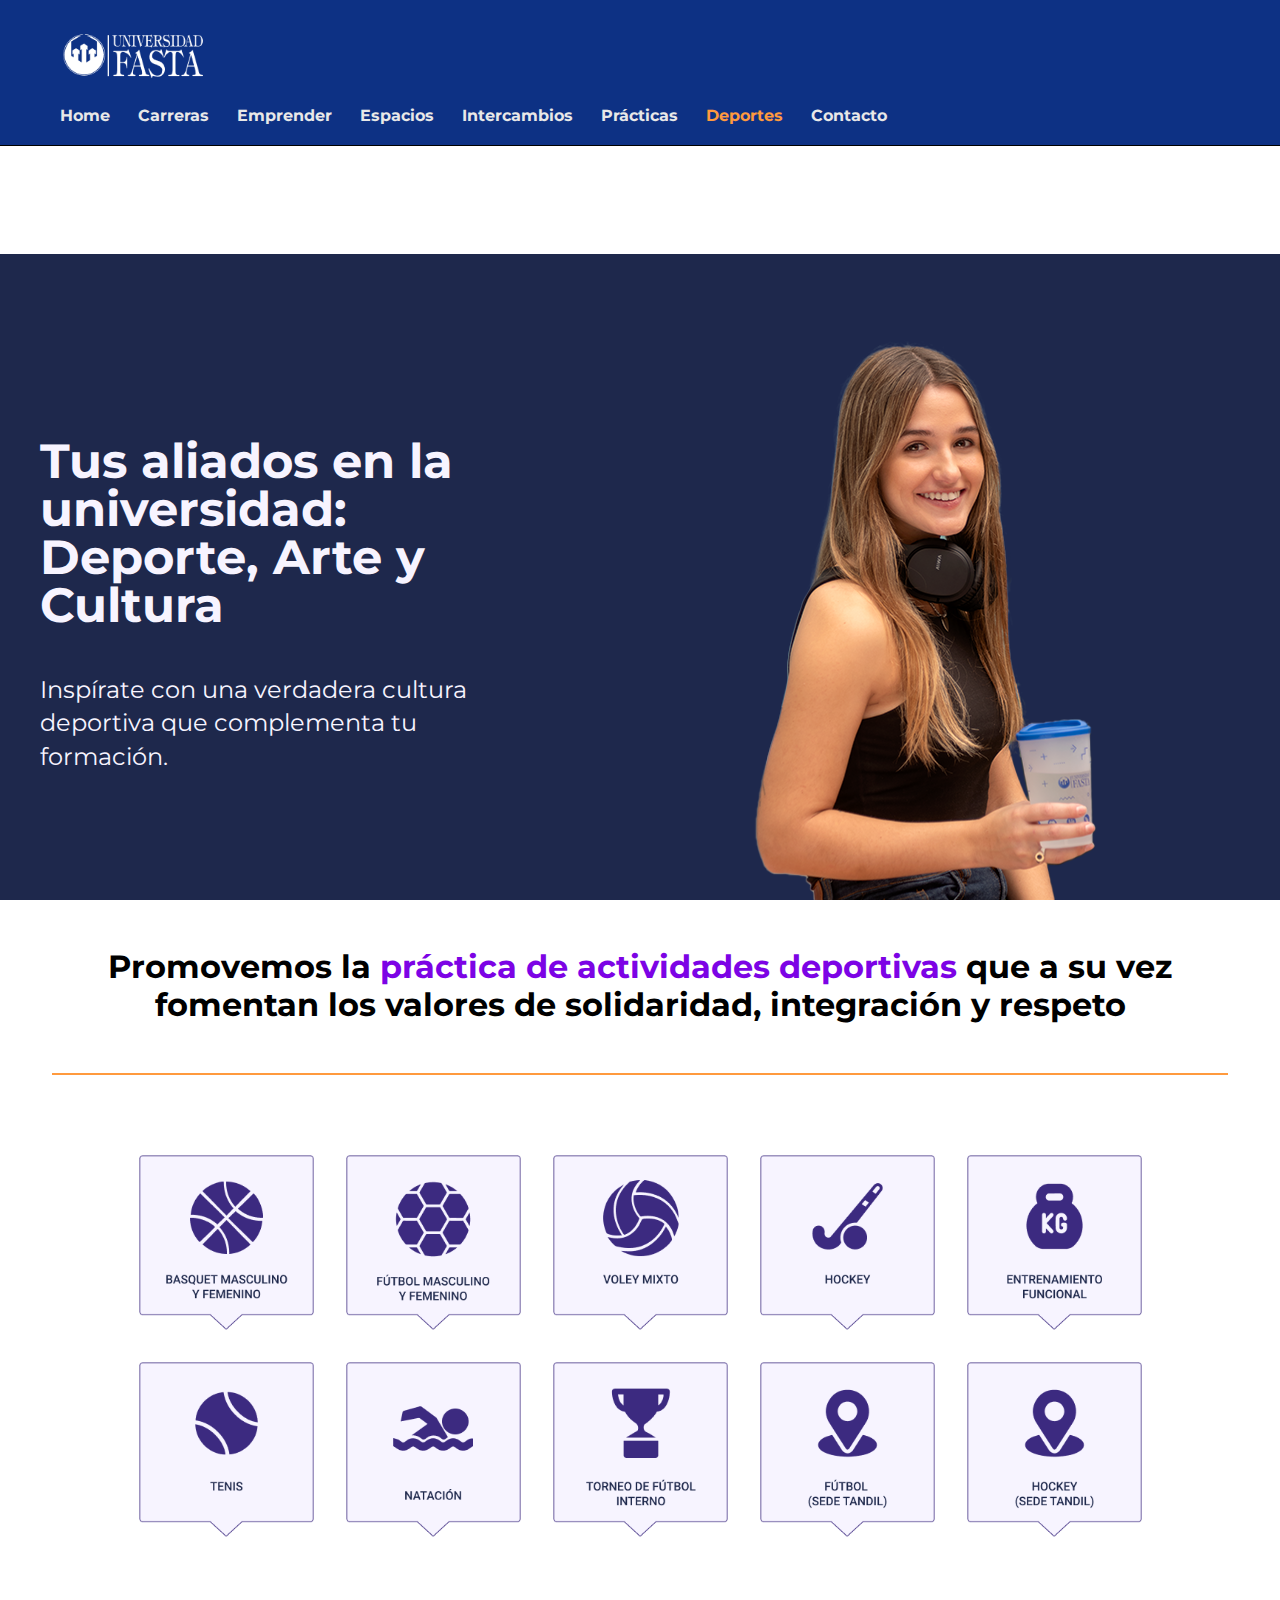
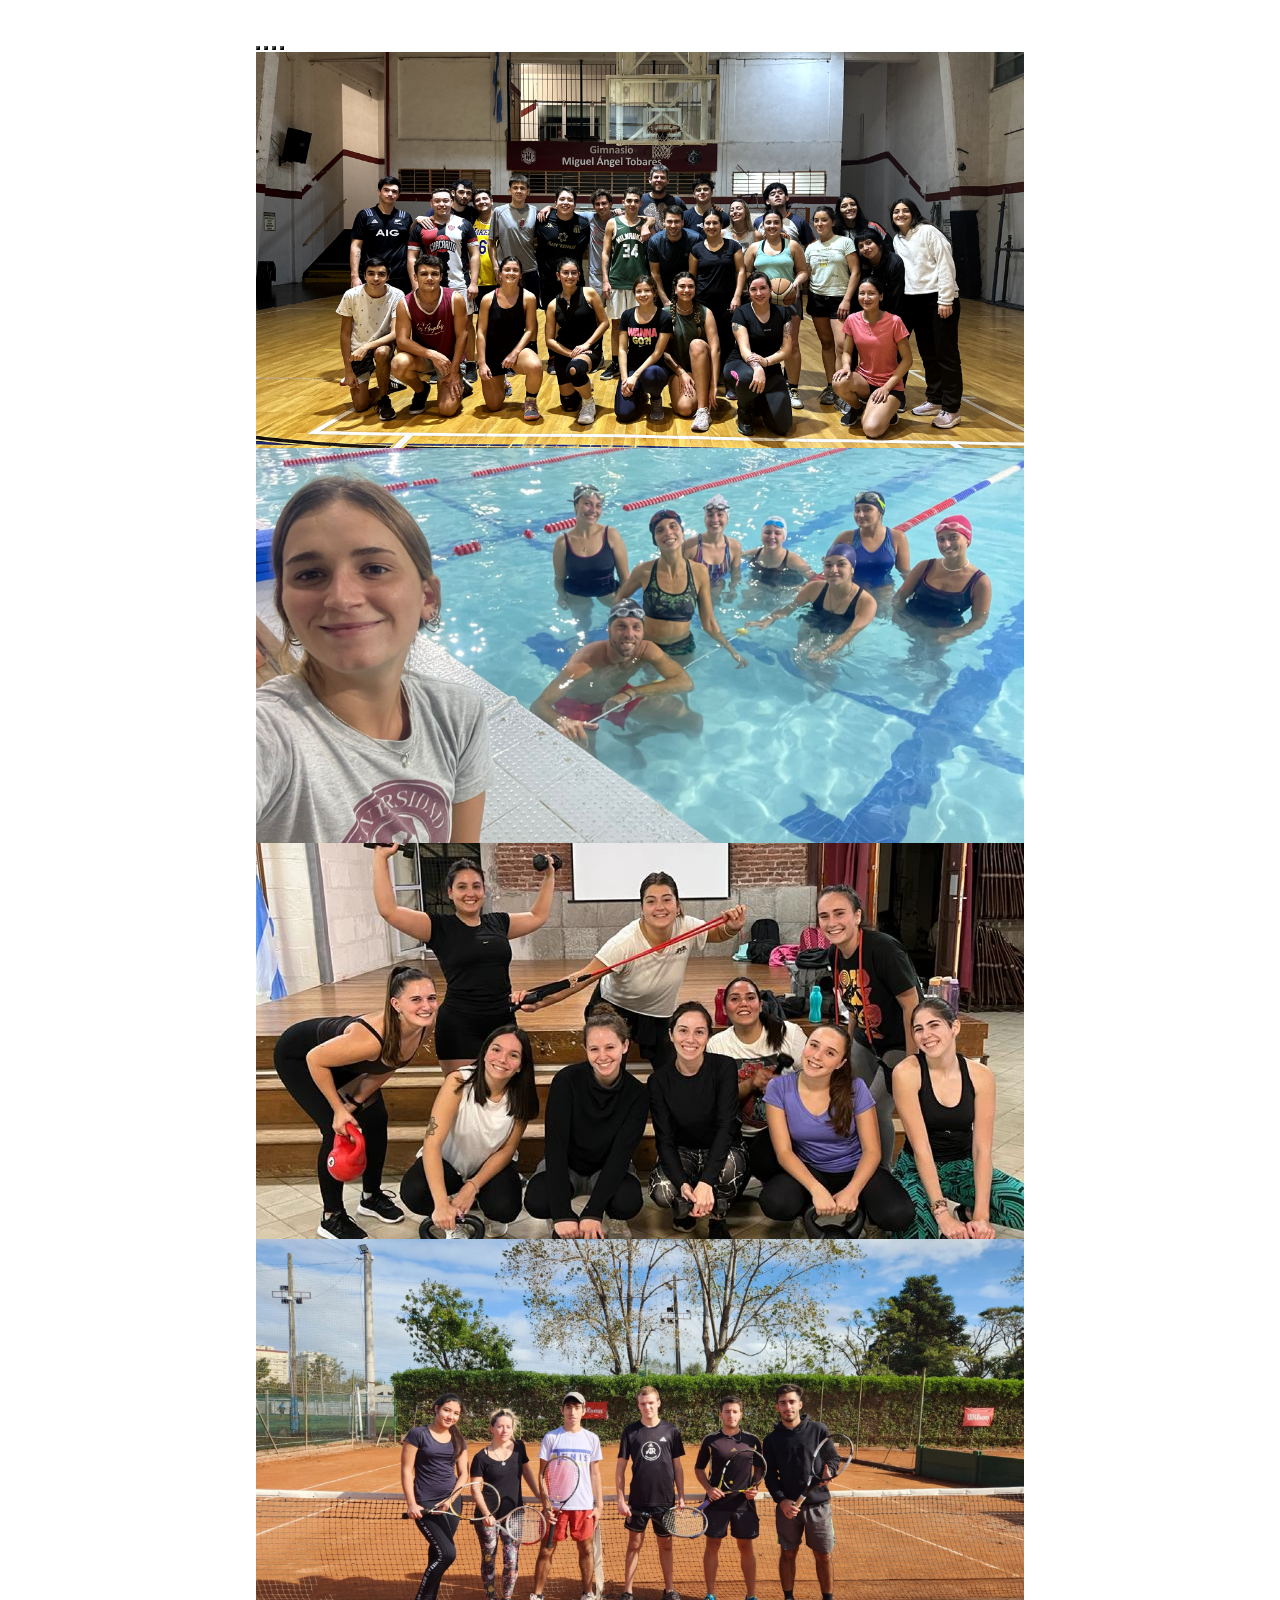
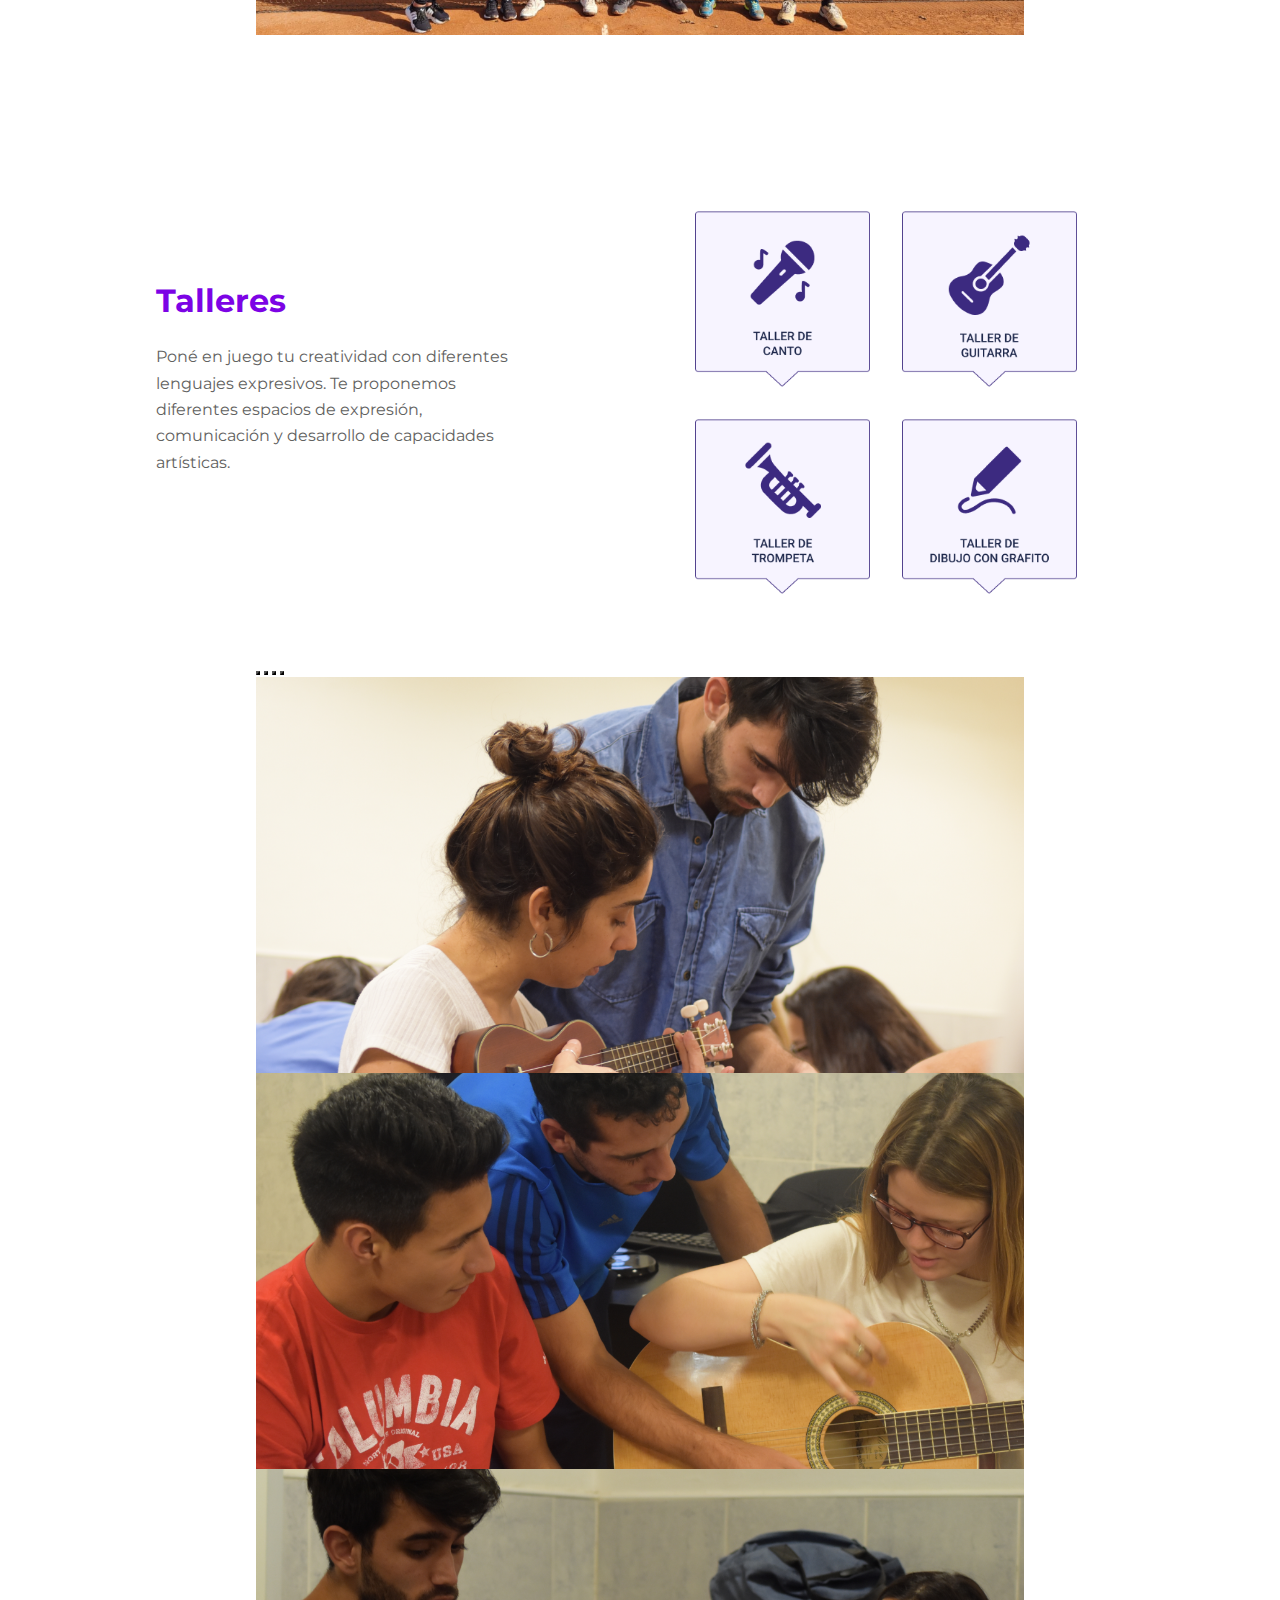
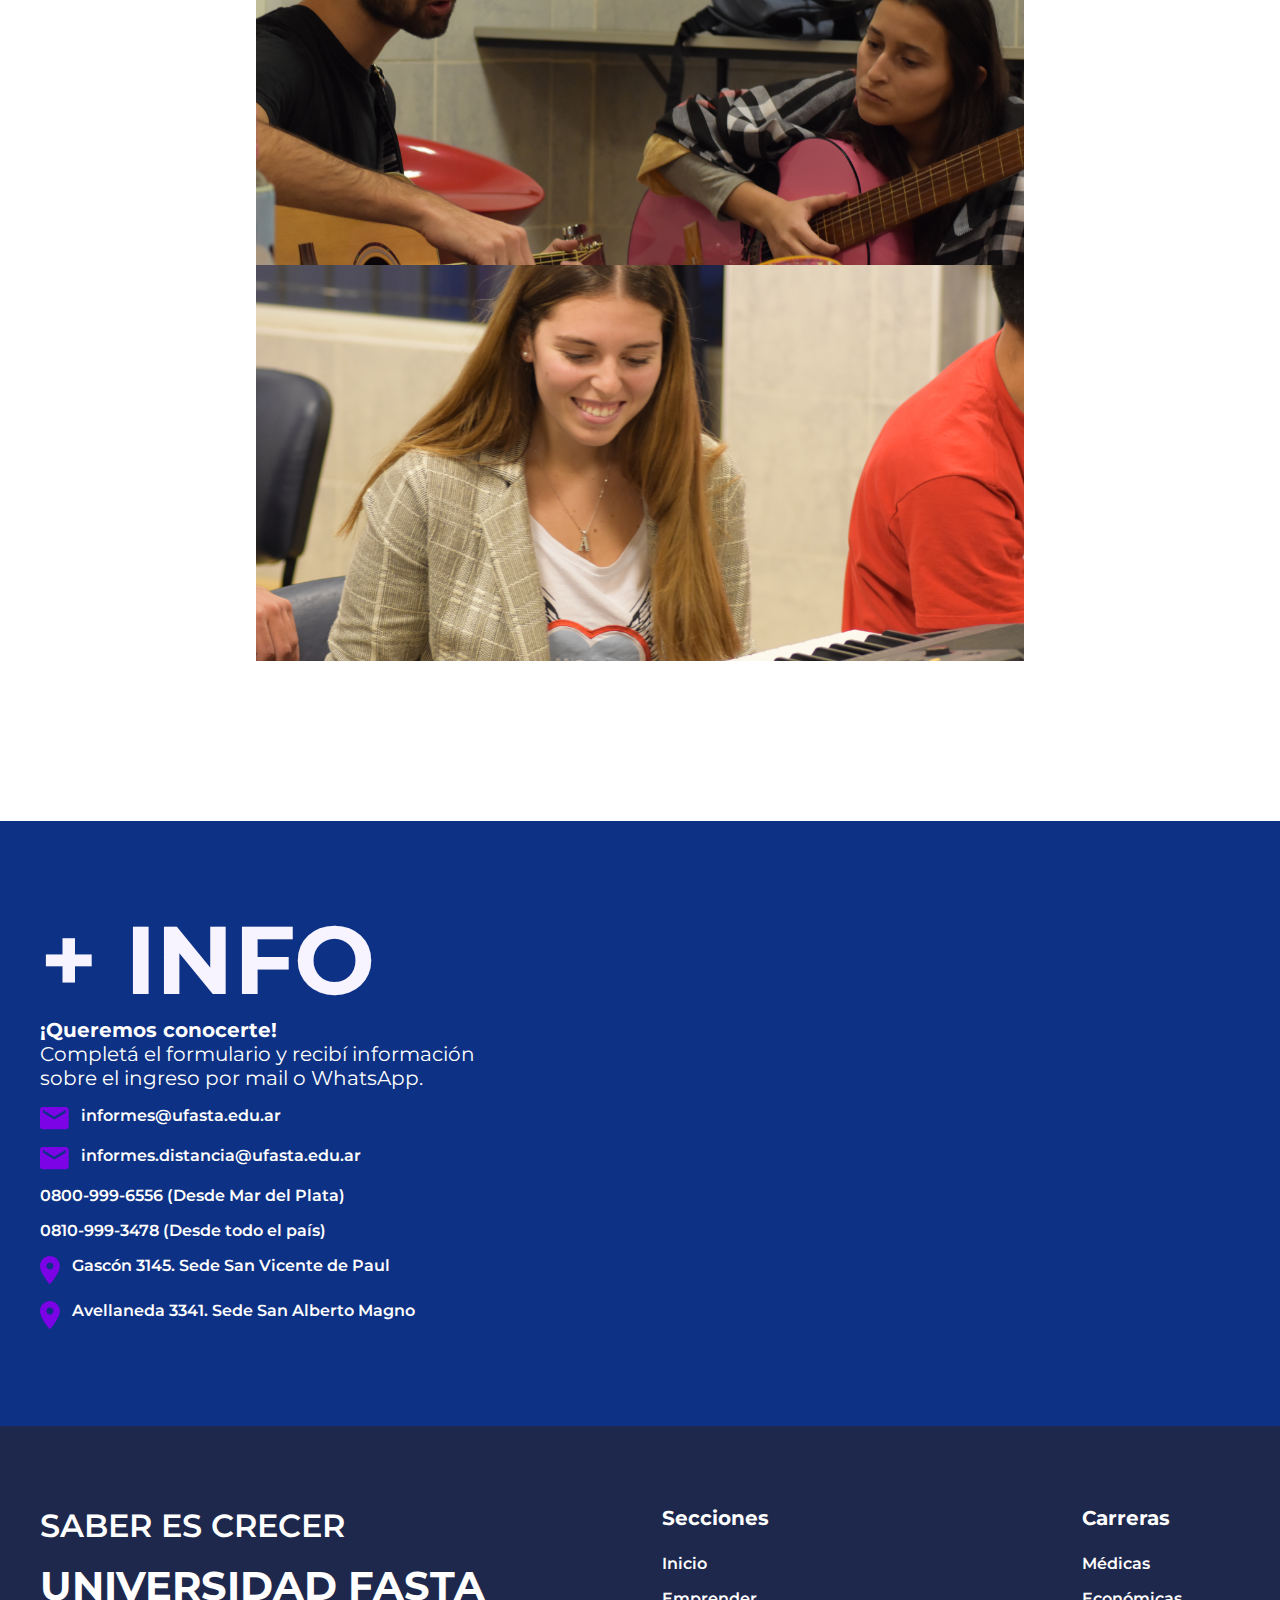
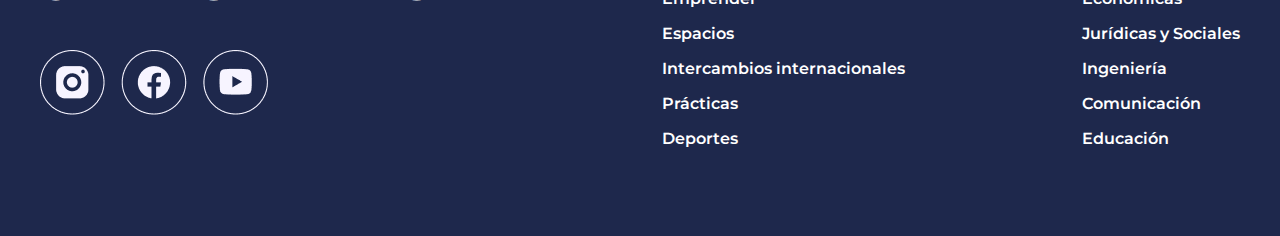
==== commit 2a67d677: "V2.2 I've implemented the FASTA contact form via iframe (as requested)." ====
--- a/bienestar.html
+++ b/bienestar.html
@@ -331,60 +331,55 @@
               <p>Avellaneda 3341. Sede San Alberto Magno</p>
             </div>
           </div>
-          <form action="" class="form__content-main">
-            <p>Completá el formulario y recibí información sobre el ingreso</p>
-            <div class="form__main-row">
-              <input type="text" placeholder="Nombre*" /><input
-                type="text"
-                placeholder="Apellido*"
-              />
-            </div>
-            <div class="form__main-row">
-              <select name="" id="">
-                <option value="">Tipo*</option>
-              </select>
-              <input type="text" placeholder="Número Documento*" />
-            </div>
-            <div class="form__main-row">
-              <input type="email" placeholder="Email*" />
-              <div class="form__row-block">
-                <select name="" id="">
-                  <option value="">País*</option>
-                </select>
-                <input type="text" placeholder="Móvil*" />
-              </div>
-            </div>
-            <div class="form__main-row">
-              <select name="" id="">
-                <option value="">Carrera*</option>
-              </select>
-            </div>
-            <div class="form__main-row">
-              <input
-                type="text"
-                placeholder="Seleccioná tu sede más cercana*"
-              />
-            </div>
-            <div class="form__main-row">
-              <textarea
-                name=""
-                id=""
-                cols="30"
-                rows="10"
-                placeholder="Consulta"
-              ></textarea>
-            </div>
-            <div class="form__main-row">
-              <label
-                ><input type="checkbox" name="" id="" />
-                Deseo ser contactado por Whatsapp
-              </label>
-            </div>
-            <div class="form__main-row">
-              <p>*Requerido</p>
-              <input type="submit" value="Enviar" />
-            </div>
-          </form>
+          <div class="form__content-main">
+            <div class="embed-container">
+              <iframe
+                id="iFrameFormDesktop"
+                src=""
+                frameborder="0"
+                allowfullscreen
+              ></iframe>
+            </div>
+            <script type="text/javascript">
+              let origen = "5";
+
+              //SETEA LA URL BASE PARA EL IFRAME
+              let urlIframe =
+                "https://apps.ufasta.edu.ar/inscripciones/formconsulta/?origen=" +
+                origen +
+                "&carrera=%%carrera%%";
+              //OBTIENE LA URL DE RETORNO EN BASE A LA CARRERA O LA FACULTAD SEGUN CORRESPONDA
+              let urlRetorno = setRetURL("%%carrera%%");
+
+              //AGREGA A LA URL DEL IFRAME EL PARAMETRO retURL CON EL VALOR OBTENIDO
+              urlIframe = urlIframe + "&retURL=" + urlRetorno;
+              console.log("urlIframe:  ", urlIframe);
+              //SETEA AL ATRIBUTO SRC DEL IFRAME CON LA URL CORRECTA.
+              document.getElementById("iFrameFormDesktop").src = urlIframe;
+
+              //FUNCION PARA OBTENER LA URL DE RETORNO SEGUN CARRERA
+              // SEGUN EL SHORTCODE SE PODRIA PONER UNA FUNCION QUE OBTENGA POR FACULTAD O POR CARRERA SEGUN CORRESPONDA
+              function setRetURL(codigoCarrera) {
+                let retUrl =
+                  "https://www.ufasta.edu.ar/ingreso/feedback-formulario-ingreso/";
+                return retUrl;
+              }
+
+              window.addEventListener(
+                "message",
+                (event) => {
+                  // Do we trust the sender of this message?
+                  if (event.origin !== "https://apps.ufasta.edu.ar") return;
+
+                  //REDIRECCIONAR
+                  if (event.data == "OK") {
+                    window.location.replace(urlRetorno);
+                  }
+                },
+                false
+              );
+            </script>
+          </div>
         </div>
       </section>
     </div>
--- a/css/styles.css
+++ b/css/styles.css
@@ -230,124 +230,43 @@
   -webkit-box-align: center;
       -ms-flex-align: center;
           align-items: center;
-  background-color: #fff;
-  border-radius: 0.75rem;
-  display: -webkit-box;
-  display: -ms-flexbox;
-  display: flex;
-  -webkit-box-orient: vertical;
-  -webkit-box-direction: normal;
-      -ms-flex-direction: column;
-          flex-direction: column;
-  margin: 0 auto;
-  max-width: 500px;
-  padding: 2.5rem 0.75rem;
-}
-@media only screen and (min-width: 992px) {
-  .website__form .form__wrapper .form__content-main {
-    -ms-flex-preferred-size: 600px;
-        flex-basis: 600px;
-    margin: 0;
-    max-width: none;
-    padding: 2.5rem 1.25rem;
-  }
-}
-.website__form .form__wrapper .form__content-main > p {
-  color: #0d3184;
-  font-size: 1.25rem;
-  font-weight: 700;
-  margin: 0 0 3rem 0;
-  max-width: 375px;
-  text-align: center;
-}
-.website__form .form__wrapper .form__content-main .form__main-row {
-  display: -webkit-box;
-  display: -ms-flexbox;
-  display: flex;
-  -webkit-box-orient: vertical;
-  -webkit-box-direction: normal;
-      -ms-flex-direction: column;
-          flex-direction: column;
-  width: 100%;
-}
-@media only screen and (min-width: 1200px) {
-  .website__form .form__wrapper .form__content-main .form__main-row {
-    -webkit-box-align: center;
-        -ms-flex-align: center;
-            align-items: center;
-    -webkit-box-orient: horizontal;
-    -webkit-box-direction: normal;
-        -ms-flex-direction: row;
-            flex-direction: row;
-  }
-}
-.website__form .form__wrapper .form__content-main .form__main-row input,
-.website__form .form__wrapper .form__content-main .form__main-row select,
-.website__form .form__wrapper .form__content-main .form__main-row textarea {
-  border: 1.5px solid #cac7c7;
-  margin: 0.5rem 0;
-}
-@media only screen and (min-width: 1200px) {
-  .website__form .form__wrapper .form__content-main .form__main-row input,
-  .website__form .form__wrapper .form__content-main .form__main-row select,
-  .website__form .form__wrapper .form__content-main .form__main-row textarea {
-    margin: 0.125rem;
-    width: 100%;
-  }
-}
-.website__form .form__wrapper .form__content-main .form__main-row input,
-.website__form .form__wrapper .form__content-main .form__main-row textarea {
-  padding: 0.5em 1.25em;
-}
-.website__form .form__wrapper .form__content-main .form__main-row select {
-  padding: 0.5em 1em;
-}
-.website__form .form__wrapper .form__content-main .form__main-row label {
-  -webkit-box-align: center;
-      -ms-flex-align: center;
-          align-items: center;
-  color: #817e7e;
-  display: -webkit-box;
-  display: -ms-flexbox;
-  display: flex;
-  margin: 0.5rem 0.5rem 1.5rem 0.5rem;
-}
-.website__form .form__wrapper .form__content-main .form__main-row label input {
-  margin: 0 1rem 0 0;
-  width: 1rem;
-}
-.website__form .form__wrapper .form__content-main .form__main-row select,
-.website__form .form__wrapper .form__content-main .form__main-row p {
-  color: #817e7e;
-}
-.website__form .form__wrapper .form__content-main .form__main-row .form__row-block {
-  display: -webkit-box;
-  display: -ms-flexbox;
-  display: flex;
-}
-.website__form .form__wrapper .form__content-main .form__main-row .form__row-block input {
-  width: 100%;
-}
-@media only screen and (min-width: 1200px) {
-  .website__form .form__wrapper .form__content-main .form__main-row input[type=email] {
-    max-width: 275px;
-  }
-}
-.website__form .form__wrapper .form__content-main .form__main-row input[type=submit] {
-  background-color: #0d3184;
-  color: #f7f4ff;
-  font-weight: 700;
-  margin: 1.5rem 0 0 0;
-  width: 100%;
-}
-@media only screen and (min-width: 1200px) {
-  .website__form .form__wrapper .form__content-main .form__main-row input[type=submit] {
-    margin: 0 0 0 auto;
-    max-width: 275px;
-  }
-}
-.website__form .form__wrapper .form__content-main .form__main-row input[type=submit]:hover {
-  background-color: #1e284c;
+  display: -webkit-box;
+  display: -ms-flexbox;
+  display: flex;
+  margin: 0 auto;
+  max-width: 800px;
+  width: 100%;
+}
+.website__form .form__wrapper .form__content-main .embed-container {
+  display: -webkit-box;
+  display: -ms-flexbox;
+  display: flex;
+  height: 75%;
+  width: 100%;
+}
+.website__form .form__wrapper .form__content-main .embed-container #iFrameFormDesktop {
+  min-height: 700px;
+  width: 100%;
+}
+@media only screen and (min-width: 400px) {
+  .website__form .form__wrapper .form__content-main .embed-container #iFrameFormDesktop {
+    min-height: 600px;
+  }
+}
+@media only screen and (min-width: 525px) {
+  .website__form .form__wrapper .form__content-main .embed-container #iFrameFormDesktop {
+    min-height: 550px;
+  }
+}
+@media only screen and (min-width: 992px) {
+  .website__form .form__wrapper .form__content-main .embed-container #iFrameFormDesktop {
+    min-height: 435px;
+  }
+}
+@media only screen and (min-width: 1220px) {
+  .website__form .form__wrapper .form__content-main .embed-container #iFrameFormDesktop {
+    min-height: 415px;
+  }
 }
 
 .index {
